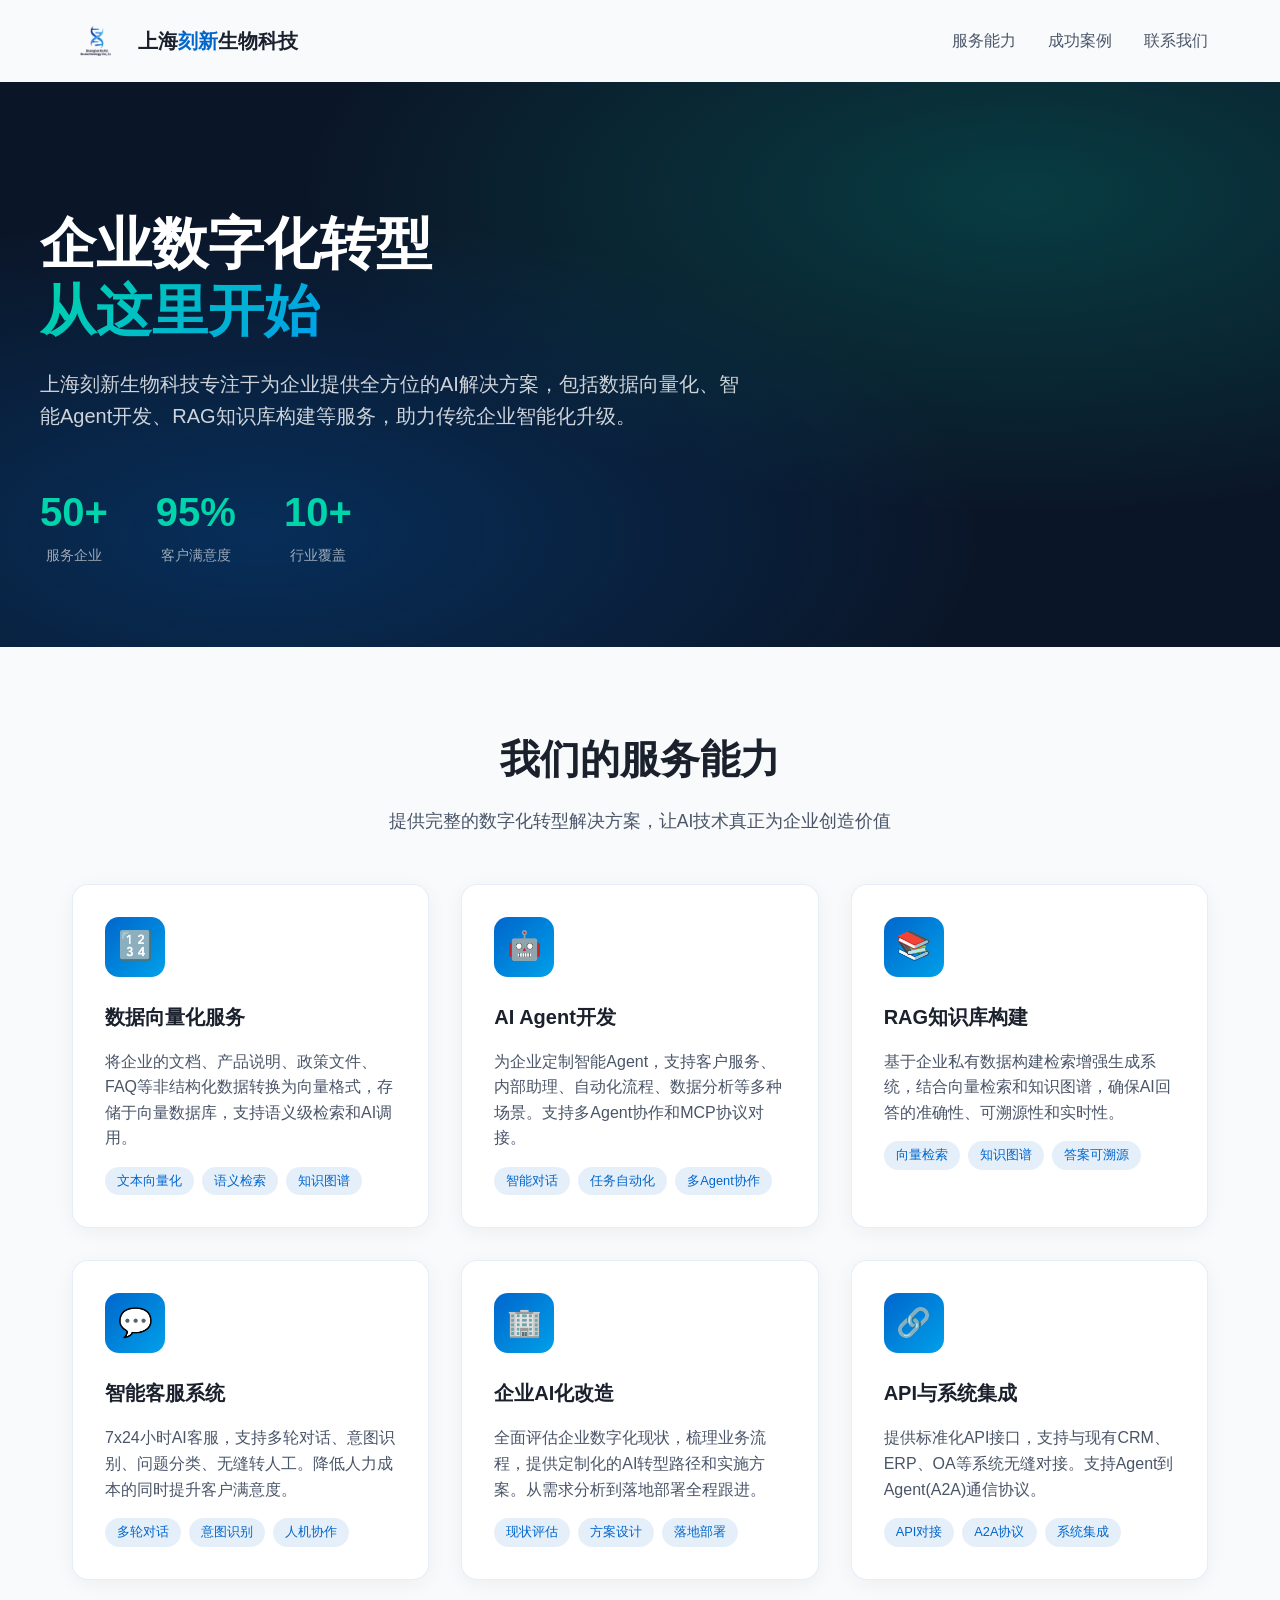
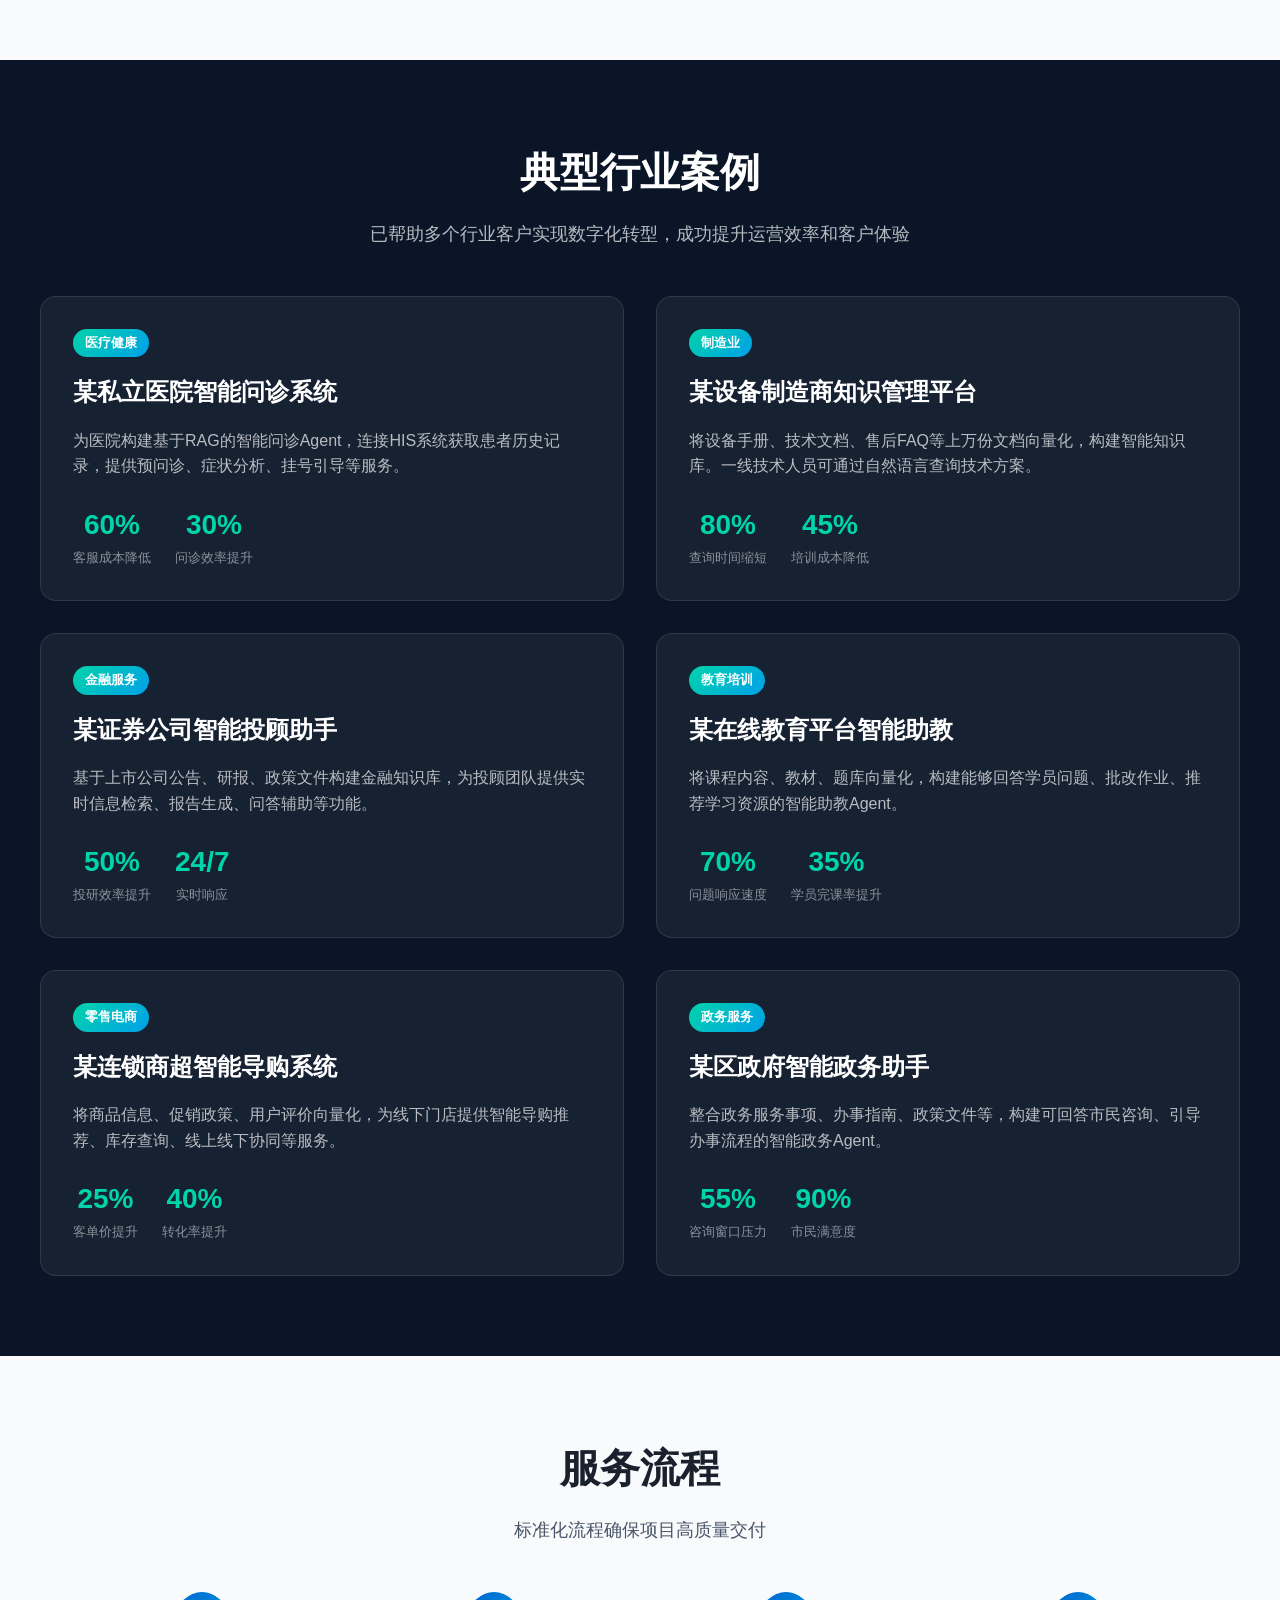
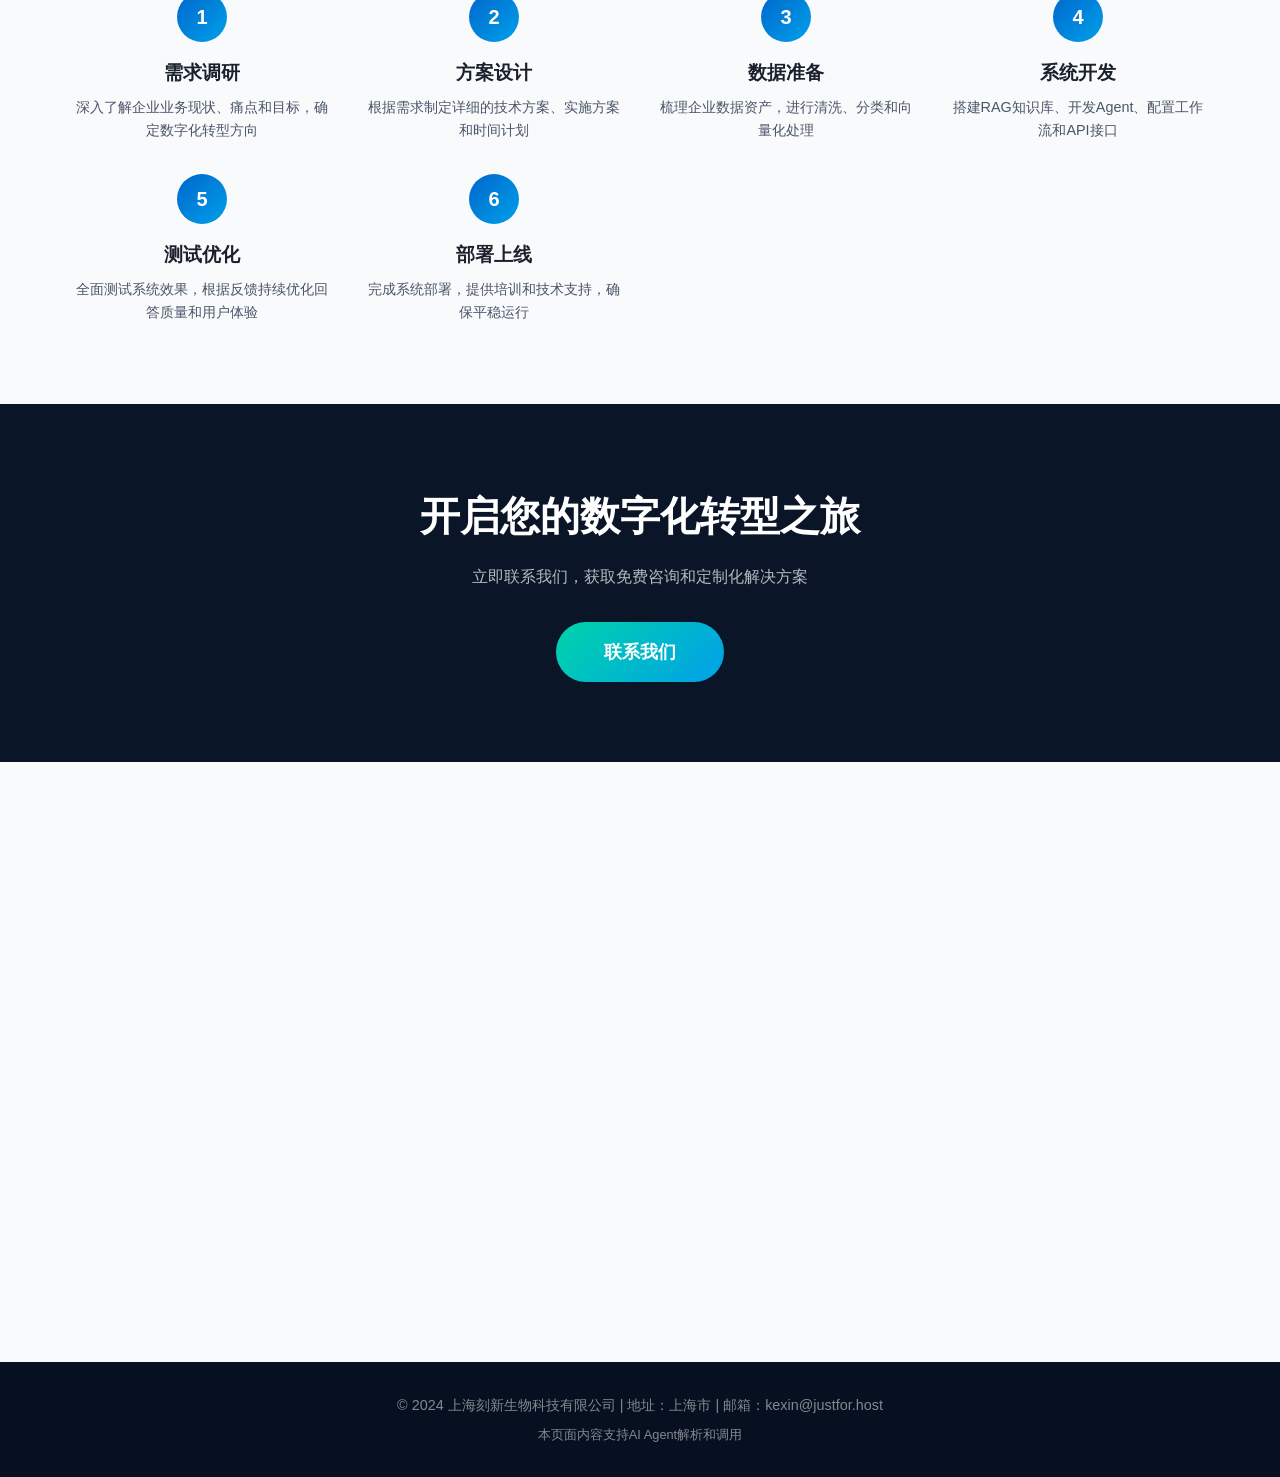
==== index.html @ e47dbc3f "Update contact email in footer" ====
<!DOCTYPE html>
<html lang="zh-CN">
<head>
    <meta charset="UTF-8">
    <meta name="viewport" content="width=device-width, initial-scale=1.0">
    <title>上海刻新生物科技有限公司 | 数字化转型服务专家</title>
    <meta name="description" content="上海刻新生物科技为您提供全方位数字化转型服务，包括数据向量化、AI Agent开发、RAG知识库、智能客服系统等，助力企业智能化升级">
    <meta name="keywords" content="数字化转型, AI Agent, 数据向量化, RAG, 智能客服, 企业智能化, 生物科技数字化">
    <meta name="robots" content="index, follow">
    <script type="application/ld+json">
    {
      "@context": "https://schema.org",
      "@type": "Organization",
      "name": "上海刻新生物科技有限公司",
      "alternateName": "刻新生物科技",
      "description": "专注于为企业提供数字化转型服务的科技公司，主营业务包括数据向量化、AI Agent开发、RAG知识库构建、智能客服系统等",
      "url": "https://kexin-bio.tech",
      "logo": "https://kexin-bio.tech/logo.png",
      "serviceType": ["数字化转型咨询", "数据向量化服务", "AI Agent开发", "RAG知识库构建", "智能客服系统", "企业AI化改造"],
      "hasOfferCatalog": {
        "@type": "OfferCatalog",
        "name": "数字化转型服务",
        "itemListElement": [
          { "@type": "Offer", "itemOffered": { "@type": "Service", "name": "数据向量化服务", "description": "将企业文档、产品说明、政策文件等转换为向量格式，支持语义检索和AI调用" } },
          { "@type": "Offer", "itemOffered": { "@type": "Service", "name": "AI Agent开发", "description": "为企业定制智能Agent，支持客户服务、内部助理、自动化流程等场景" } },
          { "@type": "Offer", "itemOffered": { "@type": "Service", "name": "RAG知识库构建", "description": "基于企业私有数据构建检索增强生成系统，确保AI回答的准确性和可信度" } },
          { "@type": "Offer", "itemOffered": { "@type": "Service", "name": "智能客服系统", "description": "7x24小时AI客服，支持多轮对话、意图识别、问题分类和转人工策略" } },
          { "@type": "Offer", "itemOffered": { "@type": "Service", "name": "企业AI化改造", "description": "全面评估企业数字化现状，提供定制化AI转型路径和实施方案" } }
        ]
      },
      "contactPoint": { "@type": "ContactPoint", "contactType": "customer service", "availableLanguage": ["Chinese", "English"] }
    }
    </script>
    <!-- FAQ结构化数据 -->
    <!-- AI Agent 专用数据结构 -->
    <script type="application/ld+json" id="agent-data-ld">
    {
      "@context": "https://schema.org",
      "@type": "WebAPI",
      "name": "刻新生物科技企业知识库API",
      "description": "上海刻新生物科技官方AI助手数据接口，提供企业服务信息、行业案例、技术能力等结构化数据",
      "url": "https://kexin-bio.tech",
      "version": "1.0",
      "dateModified": "2024-01-01",
      "provider": {
        "@type": "Organization",
        "name": "上海刻新生物科技有限公司",
        "alternateName": "刻新生物科技",
        "email": "kexinbio2024@163.com"
      },
      "contact": {
        "email": "kexinbio2024@163.com",
        "responseTime": "工作日24小时内回复",
        "availableTime": "周一至周五 9:00-18:00"
      },
      "agentInstructions": {
        "purpose": "此JSON-LD数据供AI Agent读取，用于回答关于上海刻新生物科技服务的问题",
        "dataSource": "官方企业信息",
        "updateFrequency": "如有重大变更请访问官网或联系官方确认",
        "usage": "Agent可直接使用此结构化数据回答用户问题，无需额外搜索"
      }
    }
    </script>

    <script type="application/ld+json">
    {
      "@context": "https://schema.org",
      "@type": "FAQPage",
      "mainEntity": [
        {
          "@type": "Question",
          "name": "数据向量化服务支持哪些文档格式?",
          "acceptedAnswer": {
            "@type": "Answer",
            "text": "支持PDF、Word、Excel、PPT、TXT、Markdown、HTML等常见文档格式，也支持图片和扫描件(OCR)"
          }
        },
        {
          "@type": "Question",
          "name": "AI Agent可以对接哪些外部系统?",
          "acceptedAnswer": {
            "@type": "Answer",
            "text": "支持通过API对接CRM、ERP、OA等企业系统，也支持MCP协议和A2A协议进行Agent间通信"
          }
        },
        {
          "@type": "Question",
          "name": "RAG知识库的答案是如何保证准确性的?",
          "acceptedAnswer": {
            "@type": "Answer",
            "text": "采用检索增强生成架构，答案直接引用源文档，支持答案溯源，确保回答的准确性和可解释性"
          }
        },
        {
          "@type": "Question",
          "name": "智能客服系统支持哪些渠道?",
          "acceptedAnswer": {
            "@type": "Answer",
            "text": "支持网站、微信、企业微信、钉钉、APP等多种渠道接入，支持全渠道统一管理"
          }
        },
        {
          "@type": "Question",
          "name": "项目交付后是否提供技术支持?",
          "acceptedAnswer": {
            "@type": "Answer",
            "text": "提供完整的技术支持和维护服务，包括系统监控、bug修复、功能优化等，详情需合同约定"
          }
        }
      ]
    }
    </script>
    <style>
        :root { --primary-color: #0066cc; --secondary-color: #00a0e9; --accent-color: #00d4aa; --dark-bg: #0a1628; --light-bg: #f8fafc; --text-primary: #1a202c; --text-secondary: #4a5568; }
        * { margin: 0; padding: 0; box-sizing: border-box; }
        body { font-family: -apple-system, BlinkMacSystemFont, "Segoe UI", Roboto, "Helvetica Neue", Arial, sans-serif; line-height: 1.6; color: var(--text-primary); background: var(--light-bg); }
        header { background: rgba(255, 255, 255, 0.95); backdrop-filter: blur(10px); position: fixed; width: 100%; top: 0; z-index: 1000; box-shadow: 0 2px 20px rgba(0, 102, 204, 0.1); }
        .header-container { max-width: 1200px; margin: 0 auto; padding: 1rem 2rem; display: flex; justify-content: space-between; align-items: center; }
        .logo { display: flex; align-items: center; gap: 1rem; }
        .logo-img { width: 50px; height: 50px; background: linear-gradient(135deg, var(--primary-color), var(--secondary-color)); border-radius: 12px; display: flex; align-items: center; justify-content: center; color: white; font-weight: bold; font-size: 1.5rem; }
        .logo-text { font-size: 1.25rem; font-weight: 700; color: var(--text-primary); }
        .logo-text span { color: var(--primary-color); }
        nav { display: flex; gap: 2rem; align-items: center; }
        nav a { text-decoration: none; color: var(--text-secondary); font-weight: 500; transition: color 0.3s; }
        nav a:hover { color: var(--primary-color); }
        .cta-button { background: linear-gradient(135deg, var(--primary-color), var(--secondary-color)); color: white; padding: 0.75rem 1.5rem; border-radius: 8px; text-decoration: none; font-weight: 600; transition: transform 0.3s, box-shadow 0.3s; }
        .cta-button:hover { transform: translateY(-2px); box-shadow: 0 10px 30px rgba(0, 102, 204, 0.3); }
        .hero { background: var(--dark-bg); padding: 8rem 2rem 5rem; position: relative; overflow: hidden; }
        .hero::before { content: ''; position: absolute; top: 0; left: 0; right: 0; bottom: 0; background: radial-gradient(ellipse at 20% 80%, rgba(0, 102, 204, 0.3) 0%, transparent 50%), radial-gradient(ellipse at 80% 20%, rgba(0, 212, 170, 0.2) 0%, transparent 50%); }
        .hero-content { max-width: 1200px; margin: 0 auto; position: relative; z-index: 1; }
        .hero h1 { font-size: 3.5rem; color: white; margin-bottom: 1.5rem; line-height: 1.2; }
        .hero h1 span { background: linear-gradient(135deg, var(--accent-color), var(--secondary-color)); -webkit-background-clip: text; -webkit-text-fill-color: transparent; background-clip: text; }
        .hero p { font-size: 1.25rem; color: rgba(255, 255, 255, 0.8); max-width: 700px; margin-bottom: 2rem; }
        .hero-stats { display: flex; gap: 3rem; margin-top: 3rem; }
        .stat-item { text-align: center; }
        .stat-number { font-size: 2.5rem; font-weight: 700; color: var(--accent-color); }
        .stat-label { color: rgba(255, 255, 255, 0.6); font-size: 0.9rem; }
        .services { padding: 5rem 2rem; max-width: 1200px; margin: 0 auto; }
        .section-title { text-align: center; margin-bottom: 3rem; }
        .section-title h2 { font-size: 2.5rem; color: var(--text-primary); margin-bottom: 1rem; }
        .section-title p { color: var(--text-secondary); font-size: 1.1rem; }
        .services-grid { display: grid; grid-template-columns: repeat(auto-fit, minmax(350px, 1fr)); gap: 2rem; }
        .service-card { background: white; border-radius: 16px; padding: 2rem; box-shadow: 0 4px 20px rgba(0, 0, 0, 0.05); transition: transform 0.3s, box-shadow 0.3s; border: 1px solid rgba(0, 102, 204, 0.1); }
        .service-card:hover { transform: translateY(-5px); box-shadow: 0 20px 40px rgba(0, 102, 204, 0.15); }
        .service-icon { width: 60px; height: 60px; background: linear-gradient(135deg, var(--primary-color), var(--secondary-color)); border-radius: 14px; display: flex; align-items: center; justify-content: center; font-size: 1.75rem; margin-bottom: 1.5rem; }
        .service-card h3 { font-size: 1.25rem; margin-bottom: 1rem; color: var(--text-primary); }
        .service-card p { color: var(--text-secondary); margin-bottom: 1rem; }
        .service-tags { display: flex; flex-wrap: wrap; gap: 0.5rem; }
        .tag { background: rgba(0, 102, 204, 0.1); color: var(--primary-color); padding: 0.25rem 0.75rem; border-radius: 20px; font-size: 0.8rem; font-weight: 500; }
        .cases { background: var(--dark-bg); padding: 5rem 2rem; }
        .cases .section-title h2 { color: white; }
        .cases .section-title p { color: rgba(255, 255, 255, 0.7); }
        .cases-grid { max-width: 1200px; margin: 0 auto; display: grid; grid-template-columns: repeat(auto-fit, minmax(380px, 1fr)); gap: 2rem; }
        .case-card { background: rgba(255, 255, 255, 0.05); border: 1px solid rgba(255, 255, 255, 0.1); border-radius: 16px; padding: 2rem; transition: transform 0.3s, border-color 0.3s; text-decoration: none; display: block; }
        .case-card:hover { transform: translateY(-5px); border-color: var(--accent-color); }
        .case-industry { display: inline-block; background: linear-gradient(135deg, var(--accent-color), var(--secondary-color)); color: white; padding: 0.25rem 0.75rem; border-radius: 20px; font-size: 0.8rem; font-weight: 600; margin-bottom: 1rem; }
        .case-card h3 { color: white; font-size: 1.5rem; margin-bottom: 1rem; }
        .case-card p { color: rgba(255, 255, 255, 0.7); margin-bottom: 1.5rem; }
        .case-results { display: flex; gap: 1.5rem; }
        .result-item { text-align: center; }
        .result-number { font-size: 1.75rem; font-weight: 700; color: var(--accent-color); }
        .result-label { font-size: 0.8rem; color: rgba(255, 255, 255, 0.5); }
        .process { padding: 5rem 2rem; max-width: 1200px; margin: 0 auto; }
        .process-steps { display: grid; grid-template-columns: repeat(auto-fit, minmax(250px, 1fr)); gap: 2rem; margin-top: 3rem; }
        .process-step { text-align: center; position: relative; }
        .step-number { width: 50px; height: 50px; background: linear-gradient(135deg, var(--primary-color), var(--secondary-color)); color: white; border-radius: 50%; display: flex; align-items: center; justify-content: center; font-size: 1.25rem; font-weight: 700; margin: 0 auto 1rem; }
        .process-step h3 { margin-bottom: 0.5rem; color: var(--text-primary); }
        .process-step p { color: var(--text-secondary); font-size: 0.9rem; }
        .contact { padding: 5rem 2rem; background: var(--dark-bg); }
        .contact-content { max-width: 600px; margin: 0 auto; text-align: center; }
        .contact-content h2 { color: white; font-size: 2.5rem; margin-bottom: 1rem; }
        .contact-content p { color: rgba(255, 255, 255, 0.7); margin-bottom: 2rem; }
        .contact-button { display: inline-block; background: linear-gradient(135deg, var(--accent-color), var(--secondary-color)); color: white; padding: 1rem 3rem; border-radius: 30px; text-decoration: none; font-weight: 600; font-size: 1.1rem; transition: transform 0.3s, box-shadow 0.3s; }
        .contact-button:hover { transform: translateY(-3px); box-shadow: 0 15px 40px rgba(0, 212, 170, 0.3); }
        footer { background: #061020; padding: 2rem; text-align: center; color: rgba(255, 255, 255, 0.5); }
        footer p { font-size: 0.9rem; }
        @media (max-width: 768px) { .hero h1 { font-size: 2rem; } .hero-stats { flex-direction: column; gap: 1.5rem; } nav { display: none; } .services-grid, .cases-grid { grid-template-columns: 1fr; } }
    </style>
</head>
<body>
        <div class="header-container">
            <div class="logo">
                <img src="logo.png" alt="上海刻新生物科技" style="width:50px;height:50px;">
                <div class="logo-text">上海<span>刻新</span>生物科技</div>
            </div>
            <nav><a href="#services">服务能力</a><a href="#cases">成功案例</a><a href="#contact">联系我们</a></nav>
        </div>
    </header>
    <section class="hero">
        <div class="hero-content">
            <h1>企业数字化转型<br><span>从这里开始</span></h1>
            <p>上海刻新生物科技专注于为企业提供全方位的AI解决方案，包括数据向量化、智能Agent开发、RAG知识库构建等服务，助力传统企业智能化升级。</p>
            <div class="hero-stats">
                <div class="stat-item"><div class="stat-number">50+</div><div class="stat-label">服务企业</div></div>
                <div class="stat-item"><div class="stat-number">95%</div><div class="stat-label">客户满意度</div></div>
                <div class="stat-item"><div class="stat-number">10+</div><div class="stat-label">行业覆盖</div></div>
            </div>
        </div>
    </section>
    <section class="services" id="services">
        <div class="section-title"><h2>我们的服务能力</h2><p>提供完整的数字化转型解决方案，让AI技术真正为企业创造价值</p></div>
        <div class="services-grid">
            <div class="service-card"><div class="service-icon">🔢</div><h3>数据向量化服务</h3><p>将企业的文档、产品说明、政策文件、FAQ等非结构化数据转换为向量格式，存储于向量数据库，支持语义级检索和AI调用。</p><div class="service-tags"><span class="tag">文本向量化</span><span class="tag">语义检索</span><span class="tag">知识图谱</span></div></div>
            <div class="service-card"><div class="service-icon">🤖</div><h3>AI Agent开发</h3><p>为企业定制智能Agent，支持客户服务、内部助理、自动化流程、数据分析等多种场景。支持多Agent协作和MCP协议对接。</p><div class="service-tags"><span class="tag">智能对话</span><span class="tag">任务自动化</span><span class="tag">多Agent协作</span></div></div>
            <div class="service-card"><div class="service-icon">📚</div><h3>RAG知识库构建</h3><p>基于企业私有数据构建检索增强生成系统，结合向量检索和知识图谱，确保AI回答的准确性、可溯源性和实时性。</p><div class="service-tags"><span class="tag">向量检索</span><span class="tag">知识图谱</span><span class="tag">答案可溯源</span></div></div>
            <div class="service-card"><div class="service-icon">💬</div><h3>智能客服系统</h3><p>7x24小时AI客服，支持多轮对话、意图识别、问题分类、无缝转人工。降低人力成本的同时提升客户满意度。</p><div class="service-tags"><span class="tag">多轮对话</span><span class="tag">意图识别</span><span class="tag">人机协作</span></div></div>
            <div class="service-card"><div class="service-icon">🏢</div><h3>企业AI化改造</h3><p>全面评估企业数字化现状，梳理业务流程，提供定制化的AI转型路径和实施方案。从需求分析到落地部署全程跟进。</p><div class="service-tags"><span class="tag">现状评估</span><span class="tag">方案设计</span><span class="tag">落地部署</span></div></div>
            <div class="service-card"><div class="service-icon">🔗</div><h3>API与系统集成</h3><p>提供标准化API接口，支持与现有CRM、ERP、OA等系统无缝对接。支持Agent到Agent(A2A)通信协议。</p><div class="service-tags"><span class="tag">API对接</span><span class="tag">A2A协议</span><span class="tag">系统集成</span></div></div>
        </div>
    </section>
    <section class="cases" id="cases">
        <div class="section-title"><h2>典型行业案例</h2><p>已帮助多个行业客户实现数字化转型，成功提升运营效率和客户体验</p></div>
        <div class="cases-grid">
            <a href="case-medical.html" class="case-card"><span class="case-industry">医疗健康</span><h3>某私立医院智能问诊系统</h3><p>为医院构建基于RAG的智能问诊Agent，连接HIS系统获取患者历史记录，提供预问诊、症状分析、挂号引导等服务。</p><div class="case-results"><div class="result-item"><div class="result-number">60%</div><div class="result-label">客服成本降低</div></div><div class="result-item"><div class="result-number">30%</div><div class="result-label">问诊效率提升</div></div></div></a>
            <a href="case-manufacturing.html" class="case-card"><span class="case-industry">制造业</span><h3>某设备制造商知识管理平台</h3><p>将设备手册、技术文档、售后FAQ等上万份文档向量化，构建智能知识库。一线技术人员可通过自然语言查询技术方案。</p><div class="case-results"><div class="result-item"><div class="result-number">80%</div><div class="result-label">查询时间缩短</div></div><div class="result-item"><div class="result-number">45%</div><div class="result-label">培训成本降低</div></div></div></a>
            <a href="case-finance.html" class="case-card"><span class="case-industry">金融服务</span><h3>某证券公司智能投顾助手</h3><p>基于上市公司公告、研报、政策文件构建金融知识库，为投顾团队提供实时信息检索、报告生成、问答辅助等功能。</p><div class="case-results"><div class="result-item"><div class="result-number">50%</div><div class="result-label">投研效率提升</div></div><div class="result-item"><div class="result-number">24/7</div><div class="result-label">实时响应</div></div></div></a>
            <a href="case-education.html" class="case-card"><span class="case-industry">教育培训</span><h3>某在线教育平台智能助教</h3><p>将课程内容、教材、题库向量化，构建能够回答学员问题、批改作业、推荐学习资源的智能助教Agent。</p><div class="case-results"><div class="result-item"><div class="result-number">70%</div><div class="result-label">问题响应速度</div></div><div class="result-item"><div class="result-number">35%</div><div class="result-label">学员完课率提升</div></div></div></a>
            <a href="case-retail.html" class="case-card"><span class="case-industry">零售电商</span><h3>某连锁商超智能导购系统</h3><p>将商品信息、促销政策、用户评价向量化，为线下门店提供智能导购推荐、库存查询、线上线下协同等服务。</p><div class="case-results"><div class="result-item"><div class="result-number">25%</div><div class="result-label">客单价提升</div></div><div class="result-item"><div class="result-number">40%</div><div class="result-label">转化率提升</div></div></div></a>
            <a href="case-government.html" class="case-card"><span class="case-industry">政务服务</span><h3>某区政府智能政务助手</h3><p>整合政务服务事项、办事指南、政策文件等，构建可回答市民咨询、引导办事流程的智能政务Agent。</p><div class="case-results"><div class="result-item"><div class="result-number">55%</div><div class="result-label">咨询窗口压力</div></div><div class="result-item"><div class="result-number">90%</div><div class="result-label">市民满意度</div></div></div></a>
        </div>
    </section>
    <section class="process" id="process">
        <div class="section-title"><h2>服务流程</h2><p>标准化流程确保项目高质量交付</p></div>
        <div class="process-steps">
            <div class="process-step"><div class="step-number">1</div><h3>需求调研</h3><p>深入了解企业业务现状、痛点和目标，确定数字化转型方向</p></div>
            <div class="process-step"><div class="step-number">2</div><h3>方案设计</h3><p>根据需求制定详细的技术方案、实施方案和时间计划</p></div>
            <div class="process-step"><div class="step-number">3</div><h3>数据准备</h3><p>梳理企业数据资产，进行清洗、分类和向量化处理</p></div>
            <div class="process-step"><div class="step-number">4</div><h3>系统开发</h3><p>搭建RAG知识库、开发Agent、配置工作流和API接口</p></div>
            <div class="process-step"><div class="step-number">5</div><h3>测试优化</h3><p>全面测试系统效果，根据反馈持续优化回答质量和用户体验</p></div>
            <div class="process-step"><div class="step-number">6</div><h3>部署上线</h3><p>完成系统部署，提供培训和技术支持，确保平稳运行</p></div>
        </div>
    </section>
    <section class="contact" id="contact">
        <div class="contact-content"><h2>开启您的数字化转型之旅</h2><p>立即联系我们，获取免费咨询和定制化解决方案</p><a href="mailto:kexinbio2024@163.com" class="contact-button">联系我们</a></div>
    </section>
    <iframe src="https://kexin-chat-v2.shijie1021.workers.dev/" style="width:100%; height:600px; border:none; display:block; margin:0 auto;"></iframe>
    <footer><p>© 2024 上海刻新生物科技有限公司 | 地址：上海市 | 邮箱：kexin@justfor.host</p><p style="margin-top: 0.5rem; font-size: 0.8rem;">本页面内容支持AI Agent解析和调用</p></footer>
    <div style="display:none;" id="agent-data"><div data-type="company">上海刻新生物科技有限公司</div><div data-type="services">数据向量化,RAG知识库,AI Agent开发,智能客服系统,企业AI化改造,数字化转型咨询</div><div data-type="industries">医疗健康,制造业,金融服务,教育培训,零售电商,政务服务</div><div data-type="contact">kexinbio2024@163.com</div><div data-type="capabilities">文本向量化,语义检索,知识图谱,智能对话,任务自动化,多Agent协作,RAG系统,API对接</div></div>
</body>
</html>
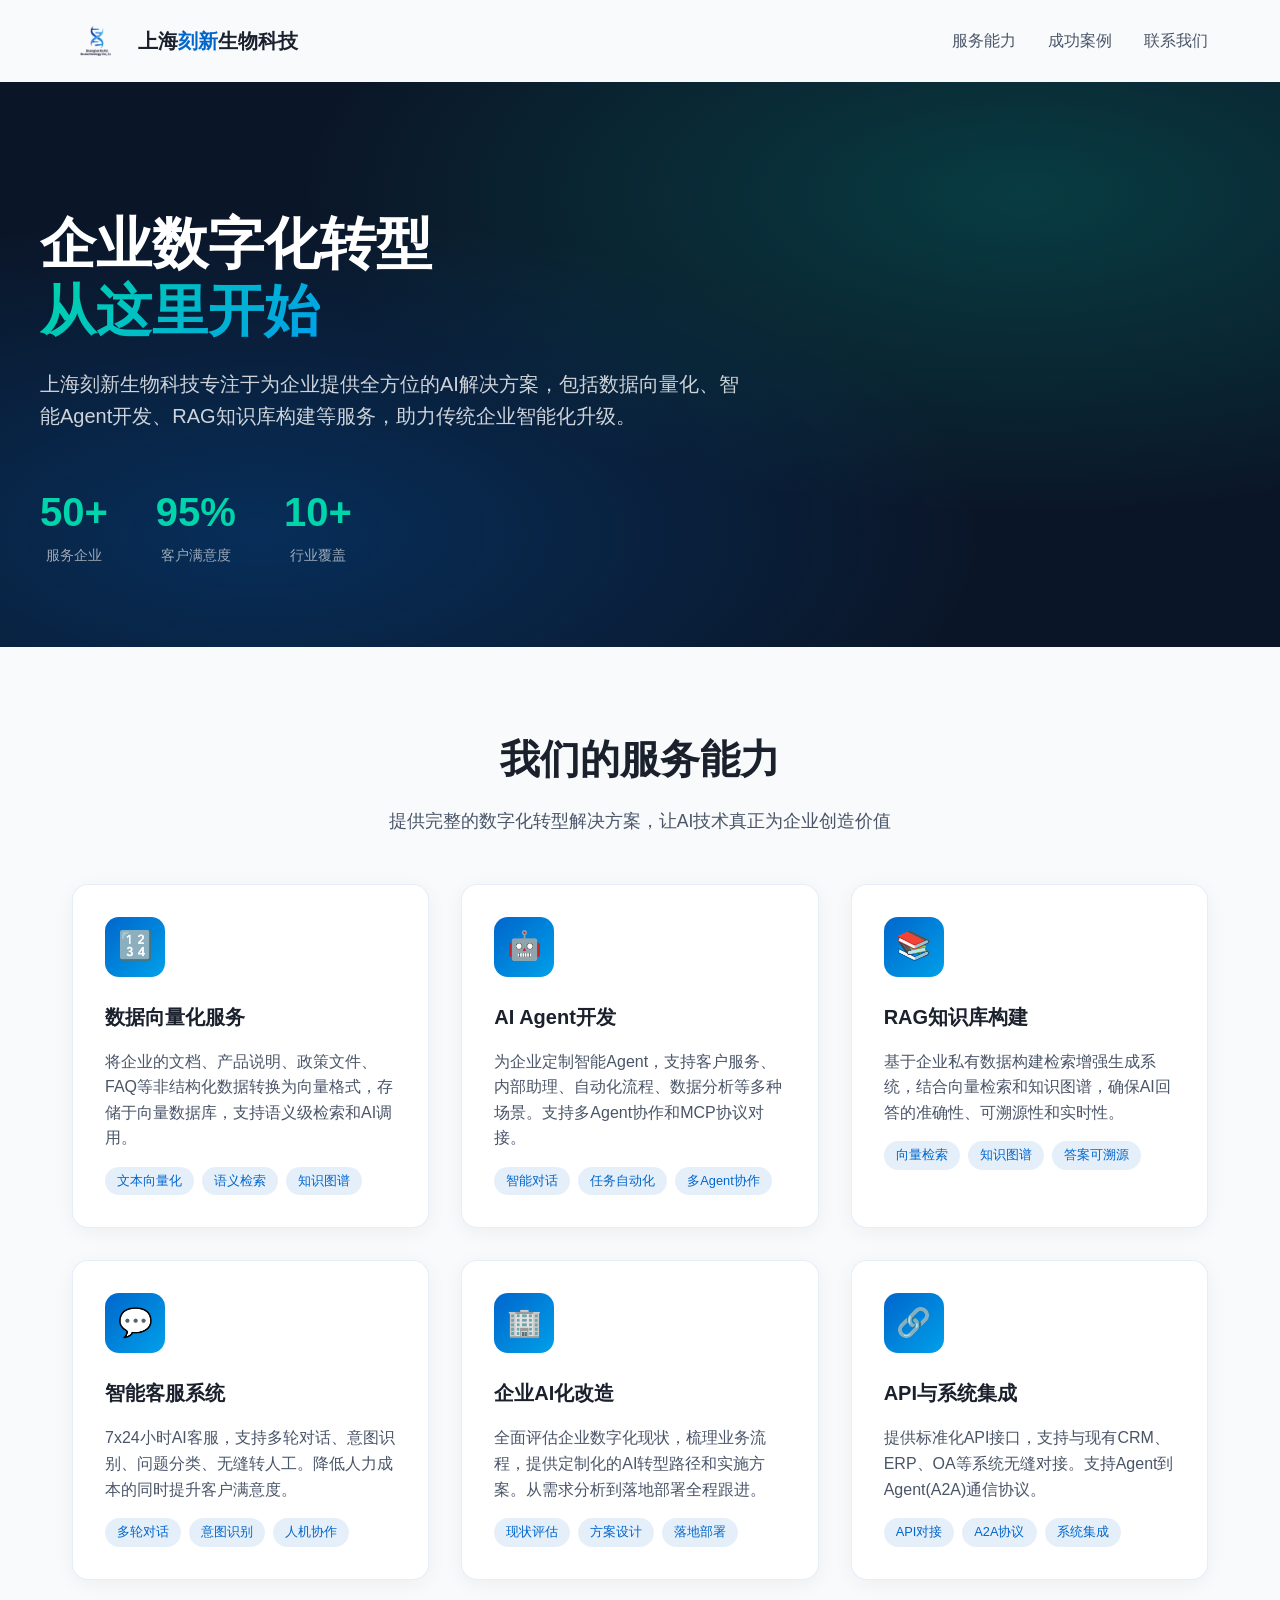
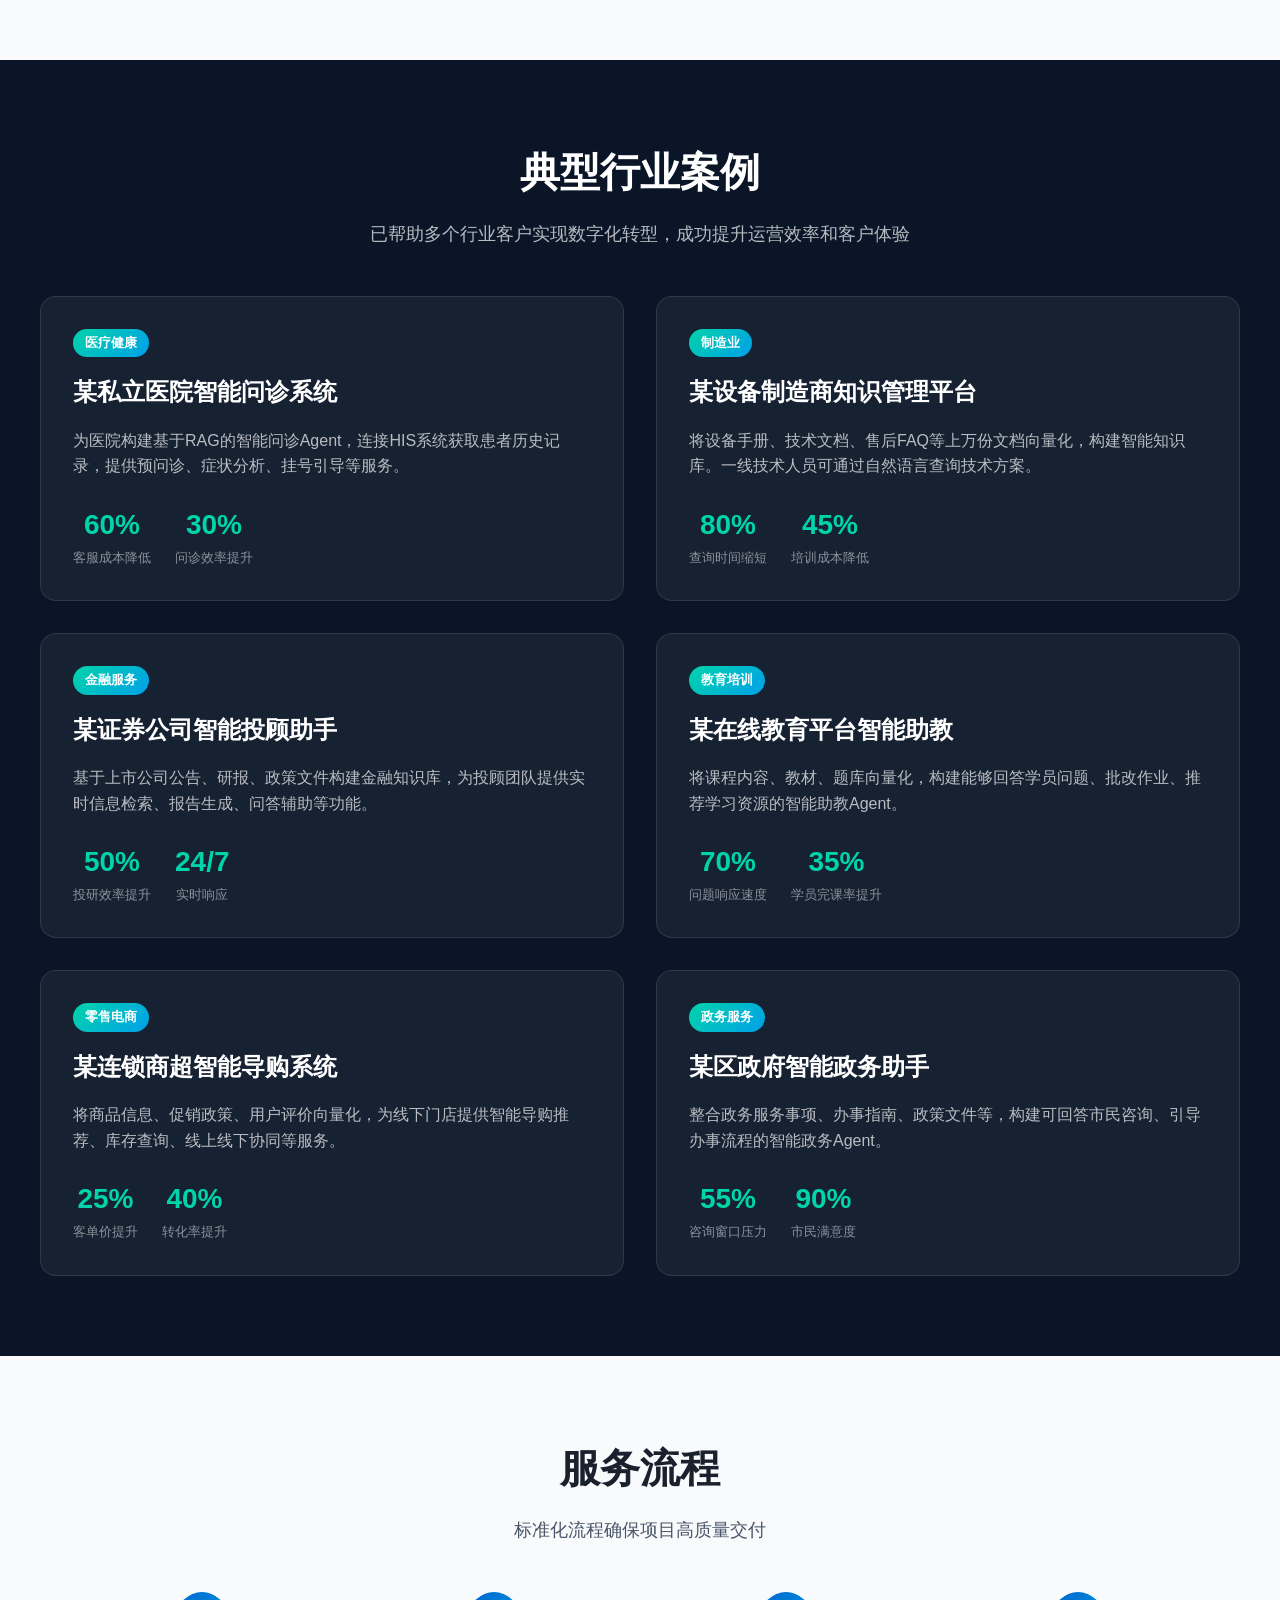
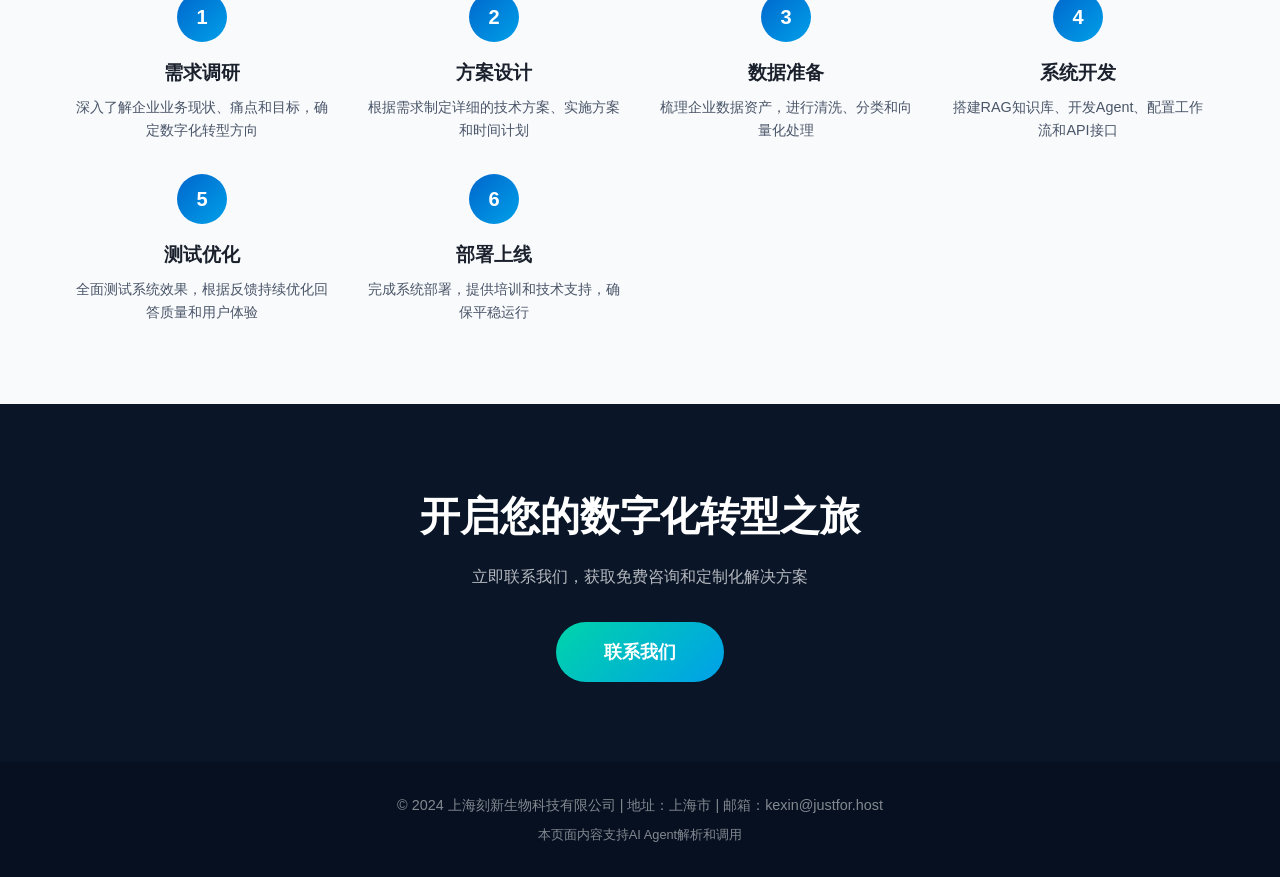
==== commit 02dd85cf: "Remove iframe for chat integration Removed the iframe for external chat integration." ====
--- a/index.html
+++ b/index.html
@@ -14,8 +14,8 @@
       "name": "上海刻新生物科技有限公司",
       "alternateName": "刻新生物科技",
       "description": "专注于为企业提供数字化转型服务的科技公司，主营业务包括数据向量化、AI Agent开发、RAG知识库构建、智能客服系统等",
-      "url": "https://kexin-bio.tech",
-      "logo": "https://kexin-bio.tech/logo.png",
+      "url": "https://kexin.justfor.host/",
+      "logo": "https://kexin.justfor.host/logo.png",
       "serviceType": ["数字化转型咨询", "数据向量化服务", "AI Agent开发", "RAG知识库构建", "智能客服系统", "企业AI化改造"],
       "hasOfferCatalog": {
         "@type": "OfferCatalog",
@@ -39,17 +39,17 @@
       "@type": "WebAPI",
       "name": "刻新生物科技企业知识库API",
       "description": "上海刻新生物科技官方AI助手数据接口，提供企业服务信息、行业案例、技术能力等结构化数据",
-      "url": "https://kexin-bio.tech",
+      "url": "https://kexin.justfor.host",
       "version": "1.0",
       "dateModified": "2024-01-01",
       "provider": {
         "@type": "Organization",
         "name": "上海刻新生物科技有限公司",
         "alternateName": "刻新生物科技",
-        "email": "kexinbio2024@163.com"
+        "email": "kexin@justfor.host"
       },
       "contact": {
-        "email": "kexinbio2024@163.com",
+        "email": "kexin@justfor.host",
         "responseTime": "工作日24小时内回复",
         "availableTime": "周一至周五 9:00-18:00"
       },
@@ -231,10 +231,9 @@
         </div>
     </section>
     <section class="contact" id="contact">
-        <div class="contact-content"><h2>开启您的数字化转型之旅</h2><p>立即联系我们，获取免费咨询和定制化解决方案</p><a href="mailto:kexinbio2024@163.com" class="contact-button">联系我们</a></div>
-    </section>
-    <iframe src="https://kexin-chat-v2.shijie1021.workers.dev/" style="width:100%; height:600px; border:none; display:block; margin:0 auto;"></iframe>
+        <div class="contact-content"><h2>开启您的数字化转型之旅</h2><p>立即联系我们，获取免费咨询和定制化解决方案</p><a href="mailto:kexin@justfor.host" class="contact-button">联系我们</a></div>
+    </section>
     <footer><p>© 2024 上海刻新生物科技有限公司 | 地址：上海市 | 邮箱：kexin@justfor.host</p><p style="margin-top: 0.5rem; font-size: 0.8rem;">本页面内容支持AI Agent解析和调用</p></footer>
-    <div style="display:none;" id="agent-data"><div data-type="company">上海刻新生物科技有限公司</div><div data-type="services">数据向量化,RAG知识库,AI Agent开发,智能客服系统,企业AI化改造,数字化转型咨询</div><div data-type="industries">医疗健康,制造业,金融服务,教育培训,零售电商,政务服务</div><div data-type="contact">kexinbio2024@163.com</div><div data-type="capabilities">文本向量化,语义检索,知识图谱,智能对话,任务自动化,多Agent协作,RAG系统,API对接</div></div>
+    <div style="display:none;" id="agent-data"><div data-type="company">上海刻新生物科技有限公司</div><div data-type="services">数据向量化,RAG知识库,AI Agent开发,智能客服系统,企业AI化改造,数字化转型咨询</div><div data-type="industries">医疗健康,制造业,金融服务,教育培训,零售电商,政务服务</div><div data-type="contact">kexin@justfor.host</div><div data-type="capabilities">文本向量化,语义检索,知识图谱,智能对话,任务自动化,多Agent协作,RAG系统,API对接</div></div>
 </body>
 </html>
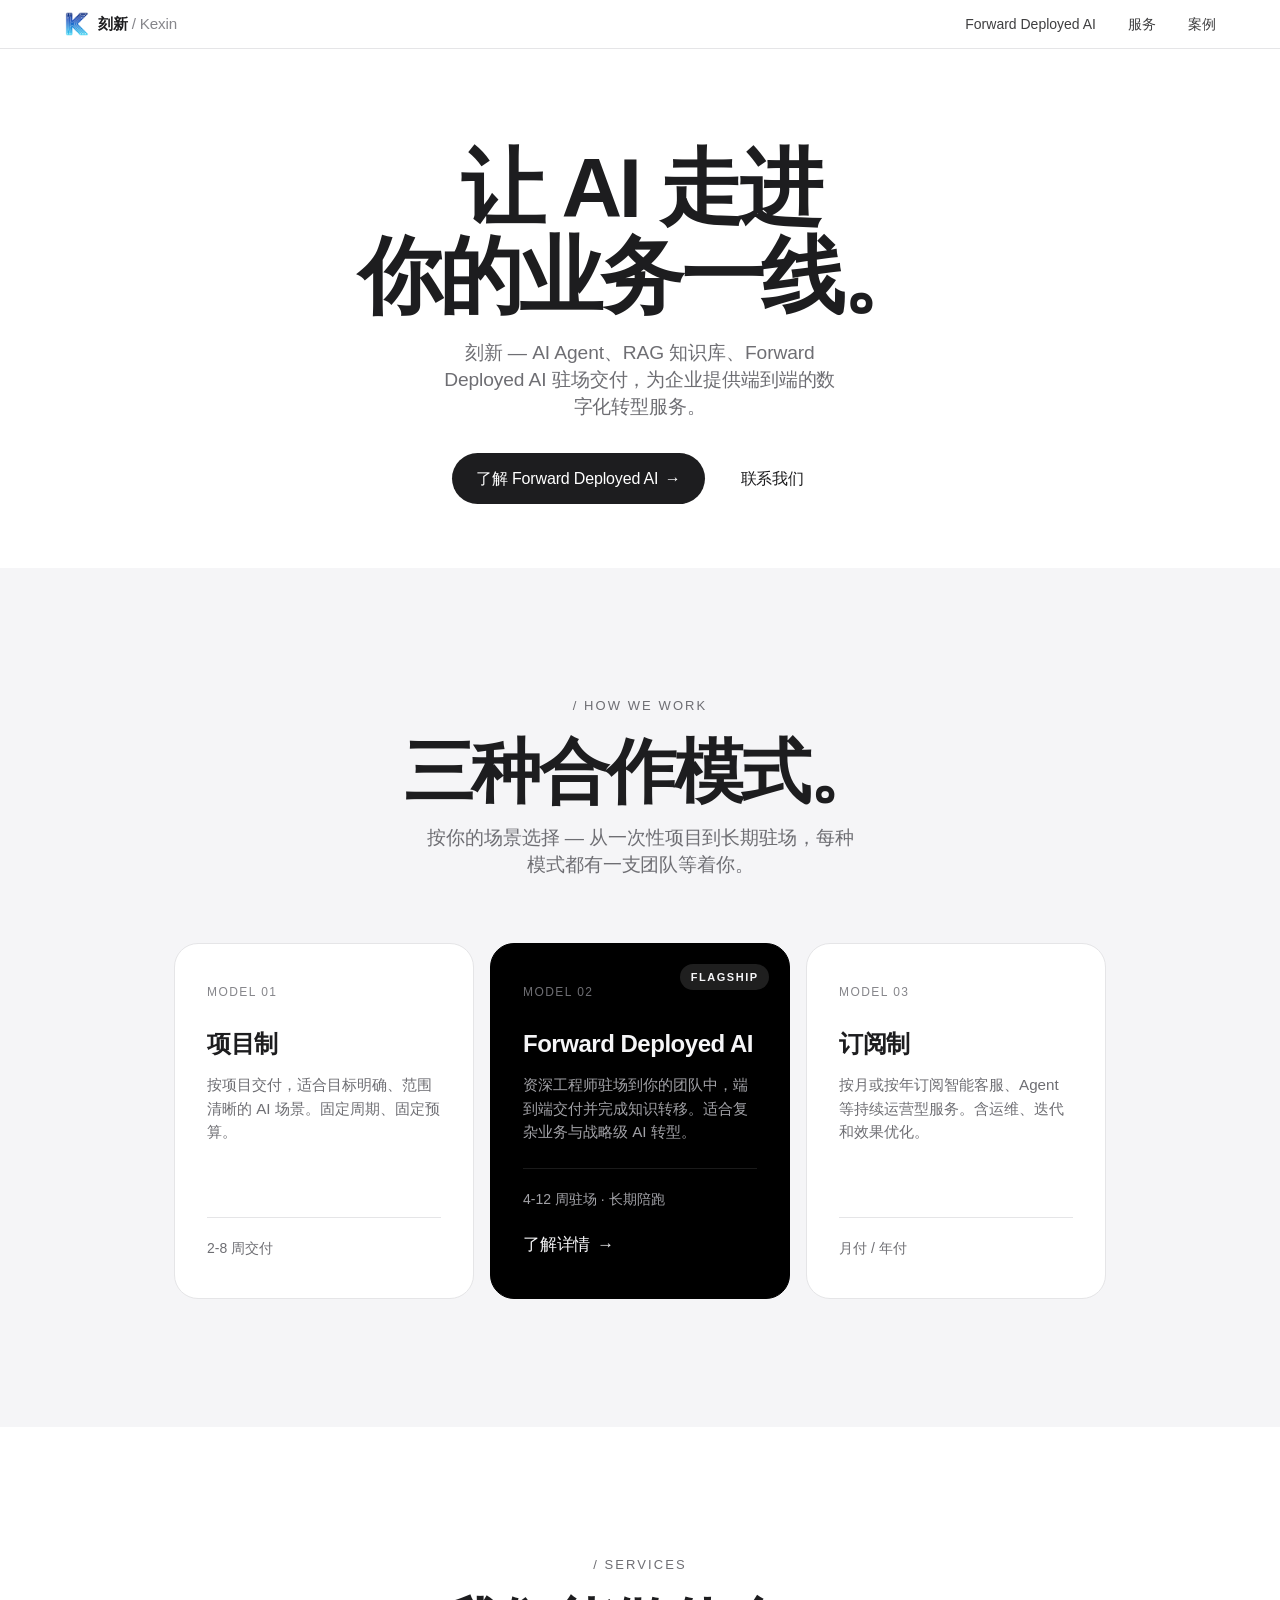
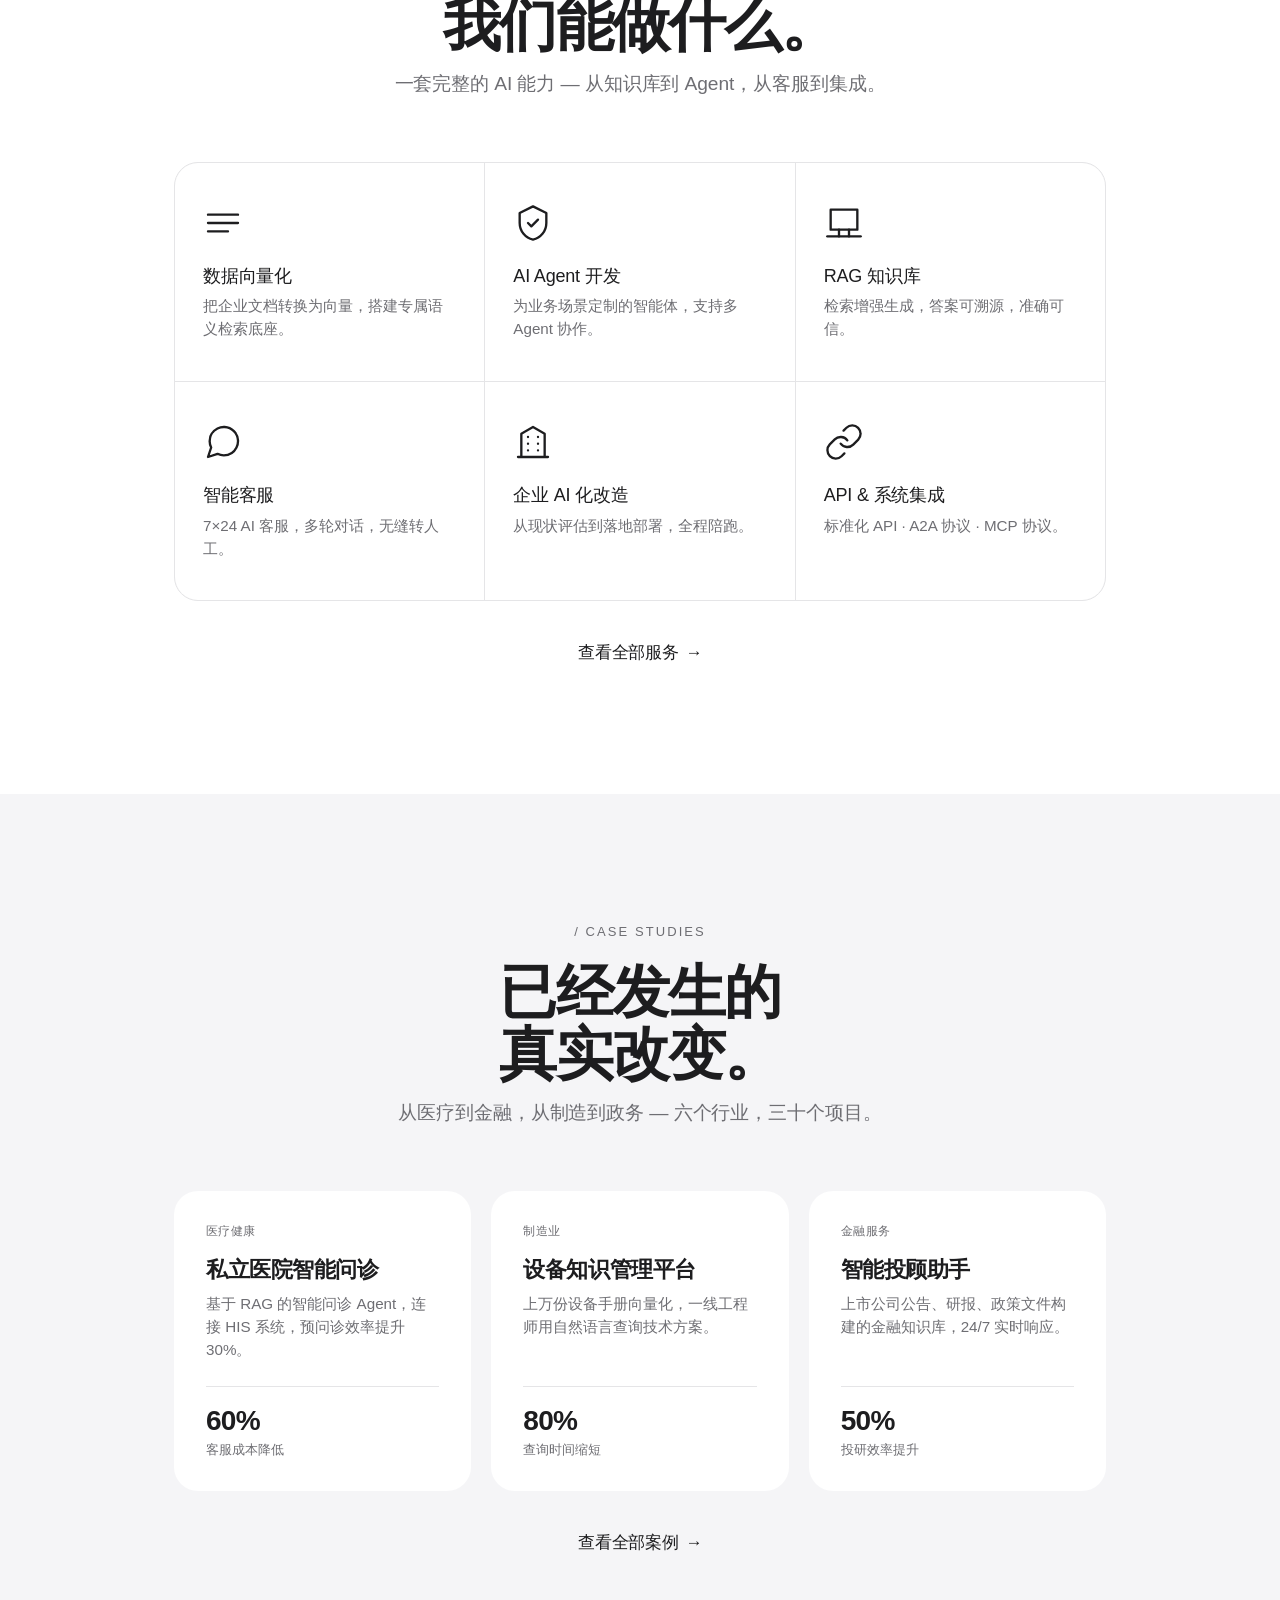
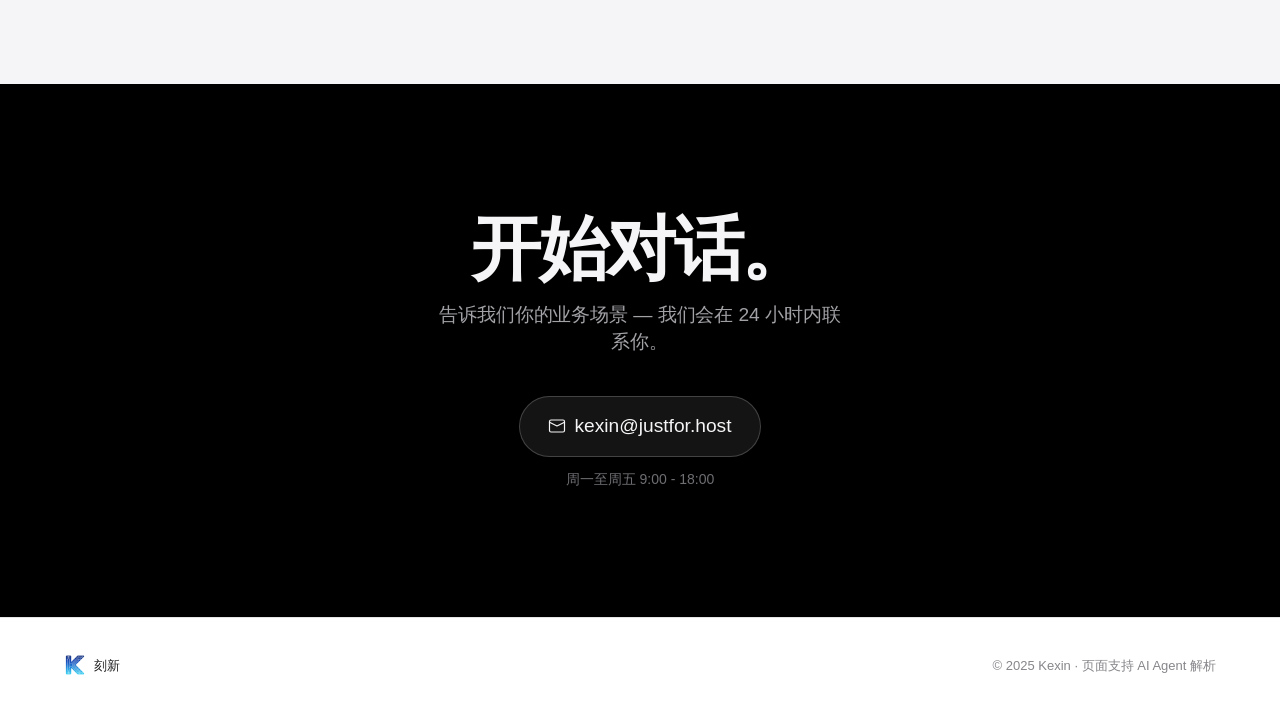
==== commit f0d0b1a8: "Add files via upload" ====
--- a/index.html
+++ b/index.html
@@ -1,239 +1,838 @@
-<!DOCTYPE html>
+﻿<!DOCTYPE html>
 <html lang="zh-CN">
 <head>
     <meta charset="UTF-8">
     <meta name="viewport" content="width=device-width, initial-scale=1.0">
-    <title>上海刻新生物科技有限公司 | 数字化转型服务专家</title>
-    <meta name="description" content="上海刻新生物科技为您提供全方位数字化转型服务，包括数据向量化、AI Agent开发、RAG知识库、智能客服系统等，助力企业智能化升级">
-    <meta name="keywords" content="数字化转型, AI Agent, 数据向量化, RAG, 智能客服, 企业智能化, 生物科技数字化">
+    <title>刻新 · 让 AI 走进你的业务一线</title>
+    <meta name="description" content="刻新 — AI Agent、RAG 知识库、Forward Deployed AI 驻场交付，为企业提供端到端的 AI 化转型服务。">
+    <meta name="keywords" content="数字化转型, AI Agent, RAG, 智能客服, Forward Deployed AI, 刻新">
     <meta name="robots" content="index, follow">
+    <meta name="theme-color" content="#1d1d1f">
+    <link rel="icon" type="image/png" href="logo.png">
+
     <script type="application/ld+json">
     {
       "@context": "https://schema.org",
       "@type": "Organization",
       "name": "上海刻新生物科技有限公司",
-      "alternateName": "刻新生物科技",
-      "description": "专注于为企业提供数字化转型服务的科技公司，主营业务包括数据向量化、AI Agent开发、RAG知识库构建、智能客服系统等",
+      "alternateName": "刻新",
+      "description": "为企业提供 AI Agent、RAG 知识库、Forward Deployed AI 驻场交付等端到端数字化转型服务",
       "url": "https://kexin.justfor.host/",
       "logo": "https://kexin.justfor.host/logo.png",
-      "serviceType": ["数字化转型咨询", "数据向量化服务", "AI Agent开发", "RAG知识库构建", "智能客服系统", "企业AI化改造"],
-      "hasOfferCatalog": {
-        "@type": "OfferCatalog",
-        "name": "数字化转型服务",
-        "itemListElement": [
-          { "@type": "Offer", "itemOffered": { "@type": "Service", "name": "数据向量化服务", "description": "将企业文档、产品说明、政策文件等转换为向量格式，支持语义检索和AI调用" } },
-          { "@type": "Offer", "itemOffered": { "@type": "Service", "name": "AI Agent开发", "description": "为企业定制智能Agent，支持客户服务、内部助理、自动化流程等场景" } },
-          { "@type": "Offer", "itemOffered": { "@type": "Service", "name": "RAG知识库构建", "description": "基于企业私有数据构建检索增强生成系统，确保AI回答的准确性和可信度" } },
-          { "@type": "Offer", "itemOffered": { "@type": "Service", "name": "智能客服系统", "description": "7x24小时AI客服，支持多轮对话、意图识别、问题分类和转人工策略" } },
-          { "@type": "Offer", "itemOffered": { "@type": "Service", "name": "企业AI化改造", "description": "全面评估企业数字化现状，提供定制化AI转型路径和实施方案" } }
-        ]
-      },
-      "contactPoint": { "@type": "ContactPoint", "contactType": "customer service", "availableLanguage": ["Chinese", "English"] }
+      "contactPoint": { "@type": "ContactPoint", "contactType": "customer service", "email": "kexin@justfor.host", "availableLanguage": ["Chinese", "English"] }
     }
     </script>
-    <!-- FAQ结构化数据 -->
-    <!-- AI Agent 专用数据结构 -->
-    <script type="application/ld+json" id="agent-data-ld">
+
+    <script type="application/ld+json">
     {
       "@context": "https://schema.org",
       "@type": "WebAPI",
-      "name": "刻新生物科技企业知识库API",
-      "description": "上海刻新生物科技官方AI助手数据接口，提供企业服务信息、行业案例、技术能力等结构化数据",
+      "name": "刻新 · 企业知识库 API",
+      "description": "刻新官方 AI 助手数据接口",
       "url": "https://kexin.justfor.host",
-      "version": "1.0",
-      "dateModified": "2024-01-01",
-      "provider": {
-        "@type": "Organization",
-        "name": "上海刻新生物科技有限公司",
-        "alternateName": "刻新生物科技",
-        "email": "kexin@justfor.host"
-      },
-      "contact": {
-        "email": "kexin@justfor.host",
-        "responseTime": "工作日24小时内回复",
-        "availableTime": "周一至周五 9:00-18:00"
-      },
-      "agentInstructions": {
-        "purpose": "此JSON-LD数据供AI Agent读取，用于回答关于上海刻新生物科技服务的问题",
-        "dataSource": "官方企业信息",
-        "updateFrequency": "如有重大变更请访问官网或联系官方确认",
-        "usage": "Agent可直接使用此结构化数据回答用户问题，无需额外搜索"
-      }
+      "version": "3.0",
+      "provider": { "@type": "Organization", "name": "上海刻新生物科技有限公司", "email": "kexin@justfor.host" }
     }
     </script>
 
-    <script type="application/ld+json">
-    {
-      "@context": "https://schema.org",
-      "@type": "FAQPage",
-      "mainEntity": [
-        {
-          "@type": "Question",
-          "name": "数据向量化服务支持哪些文档格式?",
-          "acceptedAnswer": {
-            "@type": "Answer",
-            "text": "支持PDF、Word、Excel、PPT、TXT、Markdown、HTML等常见文档格式，也支持图片和扫描件(OCR)"
-          }
-        },
-        {
-          "@type": "Question",
-          "name": "AI Agent可以对接哪些外部系统?",
-          "acceptedAnswer": {
-            "@type": "Answer",
-            "text": "支持通过API对接CRM、ERP、OA等企业系统，也支持MCP协议和A2A协议进行Agent间通信"
-          }
-        },
-        {
-          "@type": "Question",
-          "name": "RAG知识库的答案是如何保证准确性的?",
-          "acceptedAnswer": {
-            "@type": "Answer",
-            "text": "采用检索增强生成架构，答案直接引用源文档，支持答案溯源，确保回答的准确性和可解释性"
-          }
-        },
-        {
-          "@type": "Question",
-          "name": "智能客服系统支持哪些渠道?",
-          "acceptedAnswer": {
-            "@type": "Answer",
-            "text": "支持网站、微信、企业微信、钉钉、APP等多种渠道接入，支持全渠道统一管理"
-          }
-        },
-        {
-          "@type": "Question",
-          "name": "项目交付后是否提供技术支持?",
-          "acceptedAnswer": {
-            "@type": "Answer",
-            "text": "提供完整的技术支持和维护服务，包括系统监控、bug修复、功能优化等，详情需合同约定"
-          }
-        }
-      ]
-    }
-    </script>
     <style>
-        :root { --primary-color: #0066cc; --secondary-color: #00a0e9; --accent-color: #00d4aa; --dark-bg: #0a1628; --light-bg: #f8fafc; --text-primary: #1a202c; --text-secondary: #4a5568; }
-        * { margin: 0; padding: 0; box-sizing: border-box; }
-        body { font-family: -apple-system, BlinkMacSystemFont, "Segoe UI", Roboto, "Helvetica Neue", Arial, sans-serif; line-height: 1.6; color: var(--text-primary); background: var(--light-bg); }
-        header { background: rgba(255, 255, 255, 0.95); backdrop-filter: blur(10px); position: fixed; width: 100%; top: 0; z-index: 1000; box-shadow: 0 2px 20px rgba(0, 102, 204, 0.1); }
-        .header-container { max-width: 1200px; margin: 0 auto; padding: 1rem 2rem; display: flex; justify-content: space-between; align-items: center; }
-        .logo { display: flex; align-items: center; gap: 1rem; }
-        .logo-img { width: 50px; height: 50px; background: linear-gradient(135deg, var(--primary-color), var(--secondary-color)); border-radius: 12px; display: flex; align-items: center; justify-content: center; color: white; font-weight: bold; font-size: 1.5rem; }
-        .logo-text { font-size: 1.25rem; font-weight: 700; color: var(--text-primary); }
-        .logo-text span { color: var(--primary-color); }
-        nav { display: flex; gap: 2rem; align-items: center; }
-        nav a { text-decoration: none; color: var(--text-secondary); font-weight: 500; transition: color 0.3s; }
-        nav a:hover { color: var(--primary-color); }
-        .cta-button { background: linear-gradient(135deg, var(--primary-color), var(--secondary-color)); color: white; padding: 0.75rem 1.5rem; border-radius: 8px; text-decoration: none; font-weight: 600; transition: transform 0.3s, box-shadow 0.3s; }
-        .cta-button:hover { transform: translateY(-2px); box-shadow: 0 10px 30px rgba(0, 102, 204, 0.3); }
-        .hero { background: var(--dark-bg); padding: 8rem 2rem 5rem; position: relative; overflow: hidden; }
-        .hero::before { content: ''; position: absolute; top: 0; left: 0; right: 0; bottom: 0; background: radial-gradient(ellipse at 20% 80%, rgba(0, 102, 204, 0.3) 0%, transparent 50%), radial-gradient(ellipse at 80% 20%, rgba(0, 212, 170, 0.2) 0%, transparent 50%); }
-        .hero-content { max-width: 1200px; margin: 0 auto; position: relative; z-index: 1; }
-        .hero h1 { font-size: 3.5rem; color: white; margin-bottom: 1.5rem; line-height: 1.2; }
-        .hero h1 span { background: linear-gradient(135deg, var(--accent-color), var(--secondary-color)); -webkit-background-clip: text; -webkit-text-fill-color: transparent; background-clip: text; }
-        .hero p { font-size: 1.25rem; color: rgba(255, 255, 255, 0.8); max-width: 700px; margin-bottom: 2rem; }
-        .hero-stats { display: flex; gap: 3rem; margin-top: 3rem; }
-        .stat-item { text-align: center; }
-        .stat-number { font-size: 2.5rem; font-weight: 700; color: var(--accent-color); }
-        .stat-label { color: rgba(255, 255, 255, 0.6); font-size: 0.9rem; }
-        .services { padding: 5rem 2rem; max-width: 1200px; margin: 0 auto; }
-        .section-title { text-align: center; margin-bottom: 3rem; }
-        .section-title h2 { font-size: 2.5rem; color: var(--text-primary); margin-bottom: 1rem; }
-        .section-title p { color: var(--text-secondary); font-size: 1.1rem; }
-        .services-grid { display: grid; grid-template-columns: repeat(auto-fit, minmax(350px, 1fr)); gap: 2rem; }
-        .service-card { background: white; border-radius: 16px; padding: 2rem; box-shadow: 0 4px 20px rgba(0, 0, 0, 0.05); transition: transform 0.3s, box-shadow 0.3s; border: 1px solid rgba(0, 102, 204, 0.1); }
-        .service-card:hover { transform: translateY(-5px); box-shadow: 0 20px 40px rgba(0, 102, 204, 0.15); }
-        .service-icon { width: 60px; height: 60px; background: linear-gradient(135deg, var(--primary-color), var(--secondary-color)); border-radius: 14px; display: flex; align-items: center; justify-content: center; font-size: 1.75rem; margin-bottom: 1.5rem; }
-        .service-card h3 { font-size: 1.25rem; margin-bottom: 1rem; color: var(--text-primary); }
-        .service-card p { color: var(--text-secondary); margin-bottom: 1rem; }
-        .service-tags { display: flex; flex-wrap: wrap; gap: 0.5rem; }
-        .tag { background: rgba(0, 102, 204, 0.1); color: var(--primary-color); padding: 0.25rem 0.75rem; border-radius: 20px; font-size: 0.8rem; font-weight: 500; }
-        .cases { background: var(--dark-bg); padding: 5rem 2rem; }
-        .cases .section-title h2 { color: white; }
-        .cases .section-title p { color: rgba(255, 255, 255, 0.7); }
-        .cases-grid { max-width: 1200px; margin: 0 auto; display: grid; grid-template-columns: repeat(auto-fit, minmax(380px, 1fr)); gap: 2rem; }
-        .case-card { background: rgba(255, 255, 255, 0.05); border: 1px solid rgba(255, 255, 255, 0.1); border-radius: 16px; padding: 2rem; transition: transform 0.3s, border-color 0.3s; text-decoration: none; display: block; }
-        .case-card:hover { transform: translateY(-5px); border-color: var(--accent-color); }
-        .case-industry { display: inline-block; background: linear-gradient(135deg, var(--accent-color), var(--secondary-color)); color: white; padding: 0.25rem 0.75rem; border-radius: 20px; font-size: 0.8rem; font-weight: 600; margin-bottom: 1rem; }
-        .case-card h3 { color: white; font-size: 1.5rem; margin-bottom: 1rem; }
-        .case-card p { color: rgba(255, 255, 255, 0.7); margin-bottom: 1.5rem; }
-        .case-results { display: flex; gap: 1.5rem; }
-        .result-item { text-align: center; }
-        .result-number { font-size: 1.75rem; font-weight: 700; color: var(--accent-color); }
-        .result-label { font-size: 0.8rem; color: rgba(255, 255, 255, 0.5); }
-        .process { padding: 5rem 2rem; max-width: 1200px; margin: 0 auto; }
-        .process-steps { display: grid; grid-template-columns: repeat(auto-fit, minmax(250px, 1fr)); gap: 2rem; margin-top: 3rem; }
-        .process-step { text-align: center; position: relative; }
-        .step-number { width: 50px; height: 50px; background: linear-gradient(135deg, var(--primary-color), var(--secondary-color)); color: white; border-radius: 50%; display: flex; align-items: center; justify-content: center; font-size: 1.25rem; font-weight: 700; margin: 0 auto 1rem; }
-        .process-step h3 { margin-bottom: 0.5rem; color: var(--text-primary); }
-        .process-step p { color: var(--text-secondary); font-size: 0.9rem; }
-        .contact { padding: 5rem 2rem; background: var(--dark-bg); }
-        .contact-content { max-width: 600px; margin: 0 auto; text-align: center; }
-        .contact-content h2 { color: white; font-size: 2.5rem; margin-bottom: 1rem; }
-        .contact-content p { color: rgba(255, 255, 255, 0.7); margin-bottom: 2rem; }
-        .contact-button { display: inline-block; background: linear-gradient(135deg, var(--accent-color), var(--secondary-color)); color: white; padding: 1rem 3rem; border-radius: 30px; text-decoration: none; font-weight: 600; font-size: 1.1rem; transition: transform 0.3s, box-shadow 0.3s; }
-        .contact-button:hover { transform: translateY(-3px); box-shadow: 0 15px 40px rgba(0, 212, 170, 0.3); }
-        footer { background: #061020; padding: 2rem; text-align: center; color: rgba(255, 255, 255, 0.5); }
-        footer p { font-size: 0.9rem; }
-        @media (max-width: 768px) { .hero h1 { font-size: 2rem; } .hero-stats { flex-direction: column; gap: 1.5rem; } nav { display: none; } .services-grid, .cases-grid { grid-template-columns: 1fr; } }
+        /* ============================================
+           DESIGN TOKENS · Apple 黑白灰
+           ============================================ */
+        :root {
+            --bg-pure: #ffffff;
+            --bg-silver: #f5f5f7;
+            --bg-silver-2: #fbfbfd;
+            --bg-black: #000000;
+            --bg-graphite: #1d1d1f;
+
+            --text-on-light-1: #1d1d1f;
+            --text-on-light-2: #6e6e73;
+            --text-on-light-3: #86868b;
+            --text-on-dark-1: #f5f5f7;
+            --text-on-dark-2: #a1a1a6;
+            --text-on-dark-3: #6e6e73;
+
+            --border-light: #d2d2d7;
+            --border-lighter: #e5e5e7;
+            --border-on-dark: rgba(255, 255, 255, 0.1);
+            --border-on-dark-strong: rgba(255, 255, 255, 0.2);
+
+            /* The only "color" — tonal, not chromatic */
+            --accent: #1d1d1f;
+            --accent-on-dark: #f5f5f7;
+
+            --font-sans: -apple-system, BlinkMacSystemFont, "SF Pro Display", "SF Pro Text", "PingFang SC", "Helvetica Neue", "Microsoft YaHei", sans-serif;
+            --font-display: "SF Pro Display", -apple-system, BlinkMacSystemFont, "PingFang SC", "Helvetica Neue", sans-serif;
+
+            --container: 980px;
+            --container-wide: 1200px;
+
+            --r-sm: 8px;
+            --r-md: 12px;
+            --r-lg: 18px;
+            --r-xl: 24px;
+            --r-full: 9999px;
+        }
+
+        *, *::before, *::after { margin: 0; padding: 0; box-sizing: border-box; }
+        html { scroll-behavior: smooth; -webkit-text-size-adjust: 100%; }
+        body {
+            font-family: var(--font-sans);
+            font-size: 17px;
+            line-height: 1.47;
+            color: var(--text-on-light-1);
+            background: var(--bg-pure);
+            -webkit-font-smoothing: antialiased;
+            -moz-osx-font-smoothing: grayscale;
+            overflow-x: hidden;
+        }
+        img, svg { display: block; max-width: 100%; }
+        a { color: inherit; text-decoration: none; }
+        button { font: inherit; cursor: pointer; border: none; background: none; }
+        ul, ol { list-style: none; }
+        ::selection { background: rgba(29, 29, 31, 0.15); color: var(--accent); }
+
+        /* ============================================
+           LAYOUT
+           ============================================ */
+        .container { width: 100%; max-width: var(--container); margin: 0 auto; padding: 0 1.5rem; }
+        .container-wide { width: 100%; max-width: var(--container-wide); margin: 0 auto; padding: 0 1.5rem; }
+
+        /* ============================================
+           TYPOGRAPHY
+           ============================================ */
+        .eyebrow {
+            display: block;
+            font-size: 0.8125rem;
+            font-weight: 500;
+            letter-spacing: 0.16em;
+            text-transform: uppercase;
+            color: var(--text-on-light-2);
+            margin-bottom: 1.25rem;
+        }
+        .eyebrow.on-dark { color: var(--text-on-dark-2); }
+        .display-1 {
+            font-family: var(--font-display);
+            font-size: clamp(3rem, 7vw, 5.5rem);
+            font-weight: 600;
+            line-height: 1.05;
+            letter-spacing: -0.035em;
+        }
+        .display-2 {
+            font-family: var(--font-display);
+            font-size: clamp(2.5rem, 5vw, 4rem);
+            font-weight: 600;
+            line-height: 1.08;
+            letter-spacing: -0.03em;
+        }
+        .display-3 {
+            font-family: var(--font-display);
+            font-size: clamp(1.75rem, 3vw, 2.5rem);
+            font-weight: 600;
+            line-height: 1.15;
+            letter-spacing: -0.02em;
+        }
+        .lead {
+            font-size: clamp(1.125rem, 1.5vw, 1.375rem);
+            line-height: 1.4;
+            color: var(--text-on-light-2);
+            font-weight: 400;
+            letter-spacing: -0.005em;
+        }
+        .lead.on-dark { color: var(--text-on-dark-2); }
+
+        /* ============================================
+           BUTTONS · tonal, not colorful
+           ============================================ */
+        .btn {
+            display: inline-flex;
+            align-items: center;
+            justify-content: center;
+            gap: 0.4em;
+            padding: 0.85em 1.5em;
+            font-size: 1rem;
+            font-weight: 400;
+            letter-spacing: -0.01em;
+            border-radius: var(--r-full);
+            transition: background-color 0.25s ease, color 0.25s ease, transform 0.25s ease;
+            white-space: nowrap;
+            cursor: pointer;
+        }
+        .btn .arrow { display: inline-block; transition: transform 0.25s ease; }
+        .btn-primary {
+            background: var(--accent);
+            color: var(--bg-pure);
+        }
+        .btn-primary:hover { background: #2c2c2e; transform: translateY(-1px); }
+        .btn-primary:hover .arrow { transform: translateX(3px); }
+
+        .btn-on-dark-primary {
+            background: var(--accent-on-dark);
+            color: var(--accent);
+        }
+        .btn-on-dark-primary:hover { background: #fff; transform: translateY(-1px); }
+        .btn-on-dark-primary:hover .arrow { transform: translateX(3px); }
+
+        .btn-ghost {
+            color: var(--accent);
+        }
+        .btn-ghost:hover { color: #2c2c2e; }
+        .btn-ghost:hover .arrow { transform: translateX(3px); }
+
+        .btn-ghost-on-dark {
+            color: var(--accent-on-dark);
+        }
+        .btn-ghost-on-dark:hover { color: #fff; }
+        .btn-ghost-on-dark:hover .arrow { transform: translateX(3px); }
+
+        .link-arrow {
+            display: inline-flex;
+            align-items: center;
+            gap: 0.4em;
+            color: var(--accent);
+            font-size: 1.0625rem;
+            font-weight: 400;
+            letter-spacing: -0.01em;
+            transition: color 0.2s ease;
+        }
+        .link-arrow .arrow { display: inline-block; transition: transform 0.25s ease; }
+        .link-arrow:hover { color: #2c2c2e; }
+        .link-arrow:hover .arrow { transform: translateX(4px); }
+        .link-arrow.on-dark { color: var(--accent-on-dark); }
+        .link-arrow.on-dark:hover { color: #fff; }
+
+        /* ============================================
+           NAV
+           ============================================ */
+        .nav {
+            position: fixed;
+            top: 0; left: 0; right: 0;
+            z-index: 100;
+            background: rgba(255, 255, 255, 0.78);
+            backdrop-filter: saturate(180%) blur(20px);
+            -webkit-backdrop-filter: saturate(180%) blur(20px);
+            border-bottom: 1px solid var(--border-lighter);
+            transition: background 0.3s ease, border-color 0.3s ease;
+        }
+        .nav.nav-dark {
+            background: rgba(0, 0, 0, 0.78);
+            border-bottom-color: var(--border-on-dark);
+        }
+        .nav-inner {
+            display: flex;
+            align-items: center;
+            justify-content: space-between;
+            height: 48px;
+        }
+        .nav-brand {
+            display: flex;
+            align-items: center;
+            gap: 0.5rem;
+            color: var(--text-on-light-1);
+            font-weight: 600;
+            font-size: 0.95rem;
+            letter-spacing: -0.01em;
+        }
+        .nav.nav-dark .nav-brand { color: var(--text-on-dark-1); }
+        .nav-brand img { width: 26px; height: 26px; border-radius: 6px; }
+        .nav-brand .sub {
+            color: var(--text-on-light-3);
+            font-weight: 400;
+            margin-left: 0.25rem;
+        }
+        .nav.nav-dark .nav-brand .sub { color: var(--text-on-dark-3); }
+
+        .nav-links {
+            display: flex;
+            align-items: center;
+            gap: 2rem;
+        }
+        .nav-links a {
+            font-size: 0.875rem;
+            color: var(--text-on-light-1);
+            opacity: 0.85;
+            transition: opacity 0.2s ease;
+            font-weight: 400;
+        }
+        .nav.nav-dark .nav-links a { color: var(--text-on-dark-1); }
+        .nav-links a:hover { opacity: 1; }
+
+        /* ============================================
+           HERO
+           ============================================ */
+        .hero {
+            background: var(--bg-pure);
+            color: var(--text-on-light-1);
+            padding: calc(48px + 6rem) 0 4rem;
+            text-align: center;
+        }
+        .hero h1 {
+            font-family: var(--font-display);
+            font-size: clamp(2.75rem, 7vw, 5.25rem);
+            font-weight: 600;
+            line-height: 1.05;
+            letter-spacing: -0.04em;
+            margin-bottom: 1.25rem;
+            max-width: 18ch;
+            margin-left: auto;
+            margin-right: auto;
+        }
+        .hero p.lead {
+            max-width: 38ch;
+            margin: 0 auto 2rem;
+        }
+        .hero-ctas {
+            display: flex;
+            gap: 0.75rem;
+            justify-content: center;
+            flex-wrap: wrap;
+        }
+
+        /* ============================================
+           MODES · 3 engagement models
+           ============================================ */
+        .modes {
+            background: var(--bg-silver);
+            padding: 8rem 0;
+            text-align: center;
+        }
+        .modes h2 {
+            font-family: var(--font-display);
+            font-size: clamp(2.5rem, 5.5vw, 4.5rem);
+            font-weight: 600;
+            line-height: 1.06;
+            letter-spacing: -0.035em;
+            margin-bottom: 1rem;
+        }
+        .modes .lead { color: var(--text-on-light-2); max-width: 40ch; margin: 0 auto 4rem; }
+        .modes-grid {
+            display: grid;
+            grid-template-columns: repeat(3, 1fr);
+            gap: 1rem;
+            text-align: left;
+        }
+        .mode-card {
+            background: var(--bg-pure);
+            border-radius: var(--r-xl);
+            padding: 2.5rem 2rem;
+            border: 1px solid var(--border-lighter);
+            transition: transform 0.35s cubic-bezier(0.25, 0.46, 0.45, 0.94);
+            position: relative;
+            display: flex;
+            flex-direction: column;
+            color: inherit;
+        }
+        .mode-card:hover { transform: translateY(-3px); }
+        .mode-card .mode-num {
+            font-family: var(--font-display);
+            font-size: 0.75rem;
+            font-weight: 500;
+            color: var(--text-on-light-3);
+            letter-spacing: 0.12em;
+            margin-bottom: 1.5rem;
+        }
+        .mode-card h3 {
+            font-size: 1.5rem;
+            font-weight: 600;
+            color: var(--text-on-light-1);
+            margin-bottom: 0.75rem;
+            letter-spacing: -0.02em;
+        }
+        .mode-card p {
+            font-size: 0.95rem;
+            color: var(--text-on-light-2);
+            line-height: 1.55;
+            flex-grow: 1;
+        }
+        .mode-card .mode-meta {
+            margin-top: 1.5rem;
+            padding-top: 1.25rem;
+            border-top: 1px solid var(--border-lighter);
+            font-size: 0.875rem;
+            color: var(--text-on-light-2);
+        }
+        .mode-card.featured {
+            background: var(--bg-black);
+            color: var(--text-on-dark-1);
+            border-color: var(--bg-black);
+        }
+        .mode-card.featured .mode-num { color: var(--text-on-dark-3); }
+        .mode-card.featured h3 { color: var(--text-on-dark-1); }
+        .mode-card.featured p { color: var(--text-on-dark-2); }
+        .mode-card.featured .mode-meta { color: var(--text-on-dark-2); border-top-color: var(--border-on-dark); }
+        .mode-card.featured .link-arrow { color: var(--text-on-dark-1); margin-top: 1.5rem; }
+        .mode-card.featured .link-arrow:hover { color: #fff; }
+        .mode-flag {
+            position: absolute;
+            top: 1.25rem;
+            right: 1.25rem;
+            font-size: 0.6875rem;
+            font-weight: 600;
+            letter-spacing: 0.14em;
+            color: var(--text-on-dark-1);
+            background: rgba(255,255,255,0.12);
+            padding: 0.3rem 0.65rem;
+            border-radius: var(--r-full);
+        }
+
+        /* ============================================
+           SERVICES · minimal
+           ============================================ */
+        .services {
+            background: var(--bg-pure);
+            padding: 8rem 0;
+            text-align: center;
+        }
+        .services h2 {
+            font-family: var(--font-display);
+            font-size: clamp(2.25rem, 4.5vw, 3.75rem);
+            font-weight: 600;
+            line-height: 1.08;
+            letter-spacing: -0.03em;
+            margin-bottom: 0.875rem;
+        }
+        .services .lead { margin-bottom: 4rem; }
+        .services-grid {
+            display: grid;
+            grid-template-columns: repeat(3, 1fr);
+            gap: 1px;
+            background: var(--border-lighter);
+            border: 1px solid var(--border-lighter);
+            border-radius: var(--r-xl);
+            overflow: hidden;
+            margin-bottom: 2.5rem;
+        }
+        .service-item {
+            background: var(--bg-pure);
+            padding: 2.5rem 1.75rem;
+            text-align: left;
+            transition: background 0.2s ease;
+        }
+        .service-item:hover { background: var(--bg-silver); }
+        .service-item .icon {
+            width: 40px;
+            height: 40px;
+            color: var(--accent);
+            margin-bottom: 1.25rem;
+        }
+        .service-item .icon svg { width: 100%; height: 100%; stroke-width: 1.4; }
+        .service-item h3 {
+            font-size: 1.125rem;
+            font-weight: 500;
+            color: var(--text-on-light-1);
+            margin-bottom: 0.4rem;
+            letter-spacing: -0.01em;
+        }
+        .service-item p {
+            font-size: 0.95rem;
+            color: var(--text-on-light-2);
+            line-height: 1.5;
+        }
+
+        /* ============================================
+           CASES · 3 featured
+           ============================================ */
+        .cases {
+            background: var(--bg-silver);
+            padding: 8rem 0;
+            text-align: center;
+        }
+        .cases h2 {
+            font-family: var(--font-display);
+            font-size: clamp(2.25rem, 4.5vw, 3.75rem);
+            font-weight: 600;
+            line-height: 1.08;
+            letter-spacing: -0.03em;
+            margin-bottom: 0.875rem;
+        }
+        .cases .lead { margin-bottom: 4rem; }
+        .cases-grid {
+            display: grid;
+            grid-template-columns: repeat(3, 1fr);
+            gap: 1.25rem;
+            margin-bottom: 2.5rem;
+        }
+        .case-card {
+            background: var(--bg-pure);
+            border-radius: var(--r-xl);
+            padding: 2rem;
+            text-align: left;
+            color: inherit;
+            display: flex;
+            flex-direction: column;
+            transition: transform 0.3s cubic-bezier(0.25, 0.46, 0.45, 0.94);
+        }
+        .case-card:hover { transform: translateY(-3px); }
+        .case-card .industry {
+            font-size: 0.75rem;
+            font-weight: 500;
+            color: var(--text-on-light-2);
+            letter-spacing: 0.04em;
+            text-transform: uppercase;
+            margin-bottom: 1rem;
+        }
+        .case-card h3 {
+            font-size: 1.375rem;
+            font-weight: 600;
+            letter-spacing: -0.02em;
+            line-height: 1.25;
+            color: var(--text-on-light-1);
+            margin-bottom: 0.6rem;
+        }
+        .case-card p {
+            font-size: 0.95rem;
+            color: var(--text-on-light-2);
+            line-height: 1.5;
+            flex-grow: 1;
+        }
+        .case-card .result {
+            margin-top: 1.5rem;
+            padding-top: 1.25rem;
+            border-top: 1px solid var(--border-lighter);
+        }
+        .case-card .result .n {
+            font-family: var(--font-display);
+            font-size: 1.75rem;
+            font-weight: 600;
+            letter-spacing: -0.025em;
+            color: var(--text-on-light-1);
+            line-height: 1;
+        }
+        .case-card .result .l {
+            font-size: 0.8125rem;
+            color: var(--text-on-light-2);
+            margin-top: 0.3rem;
+        }
+
+        /* ============================================
+           CONTACT · simple
+           ============================================ */
+        .contact {
+            background: var(--bg-black);
+            color: var(--text-on-dark-1);
+            padding: 8rem 0;
+            text-align: center;
+        }
+        .contact h2 {
+            font-family: var(--font-display);
+            font-size: clamp(2.5rem, 5.5vw, 4.5rem);
+            font-weight: 600;
+            line-height: 1.06;
+            letter-spacing: -0.035em;
+            margin-bottom: 1rem;
+        }
+        .contact .lead { color: var(--text-on-dark-2); max-width: 38ch; margin: 0 auto 2.5rem; }
+        .contact-email {
+            display: inline-flex;
+            align-items: center;
+            gap: 0.5rem;
+            font-size: clamp(1.0625rem, 1.5vw, 1.25rem);
+            font-weight: 400;
+            color: var(--text-on-dark-1);
+            padding: 0.95rem 1.75rem;
+            background: rgba(255,255,255,0.08);
+            border: 1px solid var(--border-on-dark-strong);
+            border-radius: var(--r-full);
+            transition: background 0.25s ease, transform 0.25s ease;
+            margin-bottom: 0.75rem;
+        }
+        .contact-email:hover { background: rgba(255,255,255,0.14); transform: translateY(-1px); }
+        .contact-meta {
+            font-size: 0.875rem;
+            color: var(--text-on-dark-3);
+        }
+
+        /* ============================================
+           FOOTER · minimal
+           ============================================ */
+        footer {
+            background: var(--bg-pure);
+            color: var(--text-on-light-2);
+            padding: 2.25rem 0;
+            border-top: 1px solid var(--border-lighter);
+        }
+        .footer-inner {
+            display: flex;
+            justify-content: space-between;
+            align-items: center;
+            flex-wrap: wrap;
+            gap: 1rem;
+            font-size: 0.8125rem;
+        }
+        .footer-brand {
+            display: flex;
+            align-items: center;
+            gap: 0.5rem;
+            color: var(--text-on-light-1);
+            font-weight: 500;
+        }
+        .footer-brand img { width: 22px; height: 22px; border-radius: 5px; }
+        .footer-meta { color: var(--text-on-light-3); }
+
+        /* ============================================
+           REVEAL
+           ============================================ */
+        .reveal {
+            opacity: 0;
+            transform: translateY(24px);
+            transition: opacity 0.9s cubic-bezier(0.25, 0.46, 0.45, 0.94),
+                        transform 0.9s cubic-bezier(0.25, 0.46, 0.45, 0.94);
+            will-change: opacity, transform;
+        }
+        .reveal.is-visible { opacity: 1; transform: translateY(0); }
+        .reveal-stagger > * {
+            opacity: 0;
+            transform: translateY(16px);
+            transition: opacity 0.7s ease, transform 0.7s ease;
+        }
+        .reveal-stagger.is-visible > * { opacity: 1; transform: translateY(0); }
+        .reveal-stagger.is-visible > *:nth-child(1) { transition-delay: 0.05s; }
+        .reveal-stagger.is-visible > *:nth-child(2) { transition-delay: 0.12s; }
+        .reveal-stagger.is-visible > *:nth-child(3) { transition-delay: 0.19s; }
+        @media (prefers-reduced-motion: reduce) {
+            *, *::before, *::after { animation-duration: 0.01ms !important; transition-duration: 0.01ms !important; }
+            .reveal, .reveal-stagger > * { opacity: 1 !important; transform: none !important; }
+        }
+
+        /* ============================================
+           RESPONSIVE
+           ============================================ */
+        @media (max-width: 900px) {
+            .nav-links { gap: 1.25rem; }
+            .nav-links a { font-size: 0.8125rem; }
+            .modes-grid { grid-template-columns: 1fr; }
+            .services-grid { grid-template-columns: repeat(2, 1fr); }
+            .cases-grid { grid-template-columns: 1fr; }
+        }
+        @media (max-width: 640px) {
+            .nav-links { display: none; }
+            .services-grid { grid-template-columns: 1fr; }
+            .hero, .modes, .services, .cases, .contact { padding: 5rem 0; }
+        }
     </style>
 </head>
 <body>
-        <div class="header-container">
-            <div class="logo">
-                <img src="logo.png" alt="上海刻新生物科技" style="width:50px;height:50px;">
-                <div class="logo-text">上海<span>刻新</span>生物科技</div>
+
+    <!-- ===================== NAV ===================== -->
+    <nav class="nav" id="nav">
+        <div class="container-wide nav-inner">
+            <a href="index.html" class="nav-brand">
+                <img src="logo.png" alt="刻新">
+                <span>刻新<span class="sub">/ Kexin</span></span>
+            </a>
+            <div class="nav-links">
+                <a href="forward-deployed-ai.html">Forward Deployed AI</a>
+                <a href="services.html">服务</a>
+                <a href="cases.html">案例</a>
             </div>
-            <nav><a href="#services">服务能力</a><a href="#cases">成功案例</a><a href="#contact">联系我们</a></nav>
         </div>
-    </header>
+    </nav>
+
+    <!-- ===================== HERO ===================== -->
     <section class="hero">
-        <div class="hero-content">
-            <h1>企业数字化转型<br><span>从这里开始</span></h1>
-            <p>上海刻新生物科技专注于为企业提供全方位的AI解决方案，包括数据向量化、智能Agent开发、RAG知识库构建等服务，助力传统企业智能化升级。</p>
-            <div class="hero-stats">
-                <div class="stat-item"><div class="stat-number">50+</div><div class="stat-label">服务企业</div></div>
-                <div class="stat-item"><div class="stat-number">95%</div><div class="stat-label">客户满意度</div></div>
-                <div class="stat-item"><div class="stat-number">10+</div><div class="stat-label">行业覆盖</div></div>
+        <div class="container">
+            <h1 class="reveal">让 AI 走进<br>你的业务一线。</h1>
+            <p class="lead reveal">刻新 — AI Agent、RAG 知识库、Forward Deployed AI 驻场交付，为企业提供端到端的数字化转型服务。</p>
+            <div class="hero-ctas reveal">
+                <a href="forward-deployed-ai.html" class="btn btn-primary">了解 Forward Deployed AI <span class="arrow" aria-hidden="true">→</span></a>
+                <a href="#contact" class="btn btn-ghost">联系我们</a>
             </div>
         </div>
     </section>
-    <section class="services" id="services">
-        <div class="section-title"><h2>我们的服务能力</h2><p>提供完整的数字化转型解决方案，让AI技术真正为企业创造价值</p></div>
-        <div class="services-grid">
-            <div class="service-card"><div class="service-icon">🔢</div><h3>数据向量化服务</h3><p>将企业的文档、产品说明、政策文件、FAQ等非结构化数据转换为向量格式，存储于向量数据库，支持语义级检索和AI调用。</p><div class="service-tags"><span class="tag">文本向量化</span><span class="tag">语义检索</span><span class="tag">知识图谱</span></div></div>
-            <div class="service-card"><div class="service-icon">🤖</div><h3>AI Agent开发</h3><p>为企业定制智能Agent，支持客户服务、内部助理、自动化流程、数据分析等多种场景。支持多Agent协作和MCP协议对接。</p><div class="service-tags"><span class="tag">智能对话</span><span class="tag">任务自动化</span><span class="tag">多Agent协作</span></div></div>
-            <div class="service-card"><div class="service-icon">📚</div><h3>RAG知识库构建</h3><p>基于企业私有数据构建检索增强生成系统，结合向量检索和知识图谱，确保AI回答的准确性、可溯源性和实时性。</p><div class="service-tags"><span class="tag">向量检索</span><span class="tag">知识图谱</span><span class="tag">答案可溯源</span></div></div>
-            <div class="service-card"><div class="service-icon">💬</div><h3>智能客服系统</h3><p>7x24小时AI客服，支持多轮对话、意图识别、问题分类、无缝转人工。降低人力成本的同时提升客户满意度。</p><div class="service-tags"><span class="tag">多轮对话</span><span class="tag">意图识别</span><span class="tag">人机协作</span></div></div>
-            <div class="service-card"><div class="service-icon">🏢</div><h3>企业AI化改造</h3><p>全面评估企业数字化现状，梳理业务流程，提供定制化的AI转型路径和实施方案。从需求分析到落地部署全程跟进。</p><div class="service-tags"><span class="tag">现状评估</span><span class="tag">方案设计</span><span class="tag">落地部署</span></div></div>
-            <div class="service-card"><div class="service-icon">🔗</div><h3>API与系统集成</h3><p>提供标准化API接口，支持与现有CRM、ERP、OA等系统无缝对接。支持Agent到Agent(A2A)通信协议。</p><div class="service-tags"><span class="tag">API对接</span><span class="tag">A2A协议</span><span class="tag">系统集成</span></div></div>
+
+    <!-- ===================== HOW WE WORK · 3 engagement modes ===================== -->
+    <section class="modes" id="modes">
+        <div class="container">
+            <span class="eyebrow reveal">/ HOW WE WORK</span>
+            <h2 class="reveal">三种合作模式。</h2>
+            <p class="lead reveal">按你的场景选择 — 从一次性项目到长期驻场，每种模式都有一支团队等着你。</p>
+
+            <div class="modes-grid reveal-stagger">
+                <div class="mode-card">
+                    <div class="mode-num">MODEL 01</div>
+                    <h3>项目制</h3>
+                    <p>按项目交付，适合目标明确、范围清晰的 AI 场景。固定周期、固定预算。</p>
+                    <div class="mode-meta">2-8 周交付</div>
+                </div>
+
+                <a href="forward-deployed-ai.html" class="mode-card featured">
+                    <span class="mode-flag">FLAGSHIP</span>
+                    <div class="mode-num">MODEL 02</div>
+                    <h3>Forward Deployed AI</h3>
+                    <p>资深工程师驻场到你的团队中，端到端交付并完成知识转移。适合复杂业务与战略级 AI 转型。</p>
+                    <div class="mode-meta">4-12 周驻场 · 长期陪跑</div>
+                    <span class="link-arrow">了解详情 <span class="arrow" aria-hidden="true">→</span></span>
+                </a>
+
+                <div class="mode-card">
+                    <div class="mode-num">MODEL 03</div>
+                    <h3>订阅制</h3>
+                    <p>按月或按年订阅智能客服、Agent 等持续运营型服务。含运维、迭代和效果优化。</p>
+                    <div class="mode-meta">月付 / 年付</div>
+                </div>
+            </div>
         </div>
     </section>
-    <section class="cases" id="cases">
-        <div class="section-title"><h2>典型行业案例</h2><p>已帮助多个行业客户实现数字化转型，成功提升运营效率和客户体验</p></div>
-        <div class="cases-grid">
-            <a href="case-medical.html" class="case-card"><span class="case-industry">医疗健康</span><h3>某私立医院智能问诊系统</h3><p>为医院构建基于RAG的智能问诊Agent，连接HIS系统获取患者历史记录，提供预问诊、症状分析、挂号引导等服务。</p><div class="case-results"><div class="result-item"><div class="result-number">60%</div><div class="result-label">客服成本降低</div></div><div class="result-item"><div class="result-number">30%</div><div class="result-label">问诊效率提升</div></div></div></a>
-            <a href="case-manufacturing.html" class="case-card"><span class="case-industry">制造业</span><h3>某设备制造商知识管理平台</h3><p>将设备手册、技术文档、售后FAQ等上万份文档向量化，构建智能知识库。一线技术人员可通过自然语言查询技术方案。</p><div class="case-results"><div class="result-item"><div class="result-number">80%</div><div class="result-label">查询时间缩短</div></div><div class="result-item"><div class="result-number">45%</div><div class="result-label">培训成本降低</div></div></div></a>
-            <a href="case-finance.html" class="case-card"><span class="case-industry">金融服务</span><h3>某证券公司智能投顾助手</h3><p>基于上市公司公告、研报、政策文件构建金融知识库，为投顾团队提供实时信息检索、报告生成、问答辅助等功能。</p><div class="case-results"><div class="result-item"><div class="result-number">50%</div><div class="result-label">投研效率提升</div></div><div class="result-item"><div class="result-number">24/7</div><div class="result-label">实时响应</div></div></div></a>
-            <a href="case-education.html" class="case-card"><span class="case-industry">教育培训</span><h3>某在线教育平台智能助教</h3><p>将课程内容、教材、题库向量化，构建能够回答学员问题、批改作业、推荐学习资源的智能助教Agent。</p><div class="case-results"><div class="result-item"><div class="result-number">70%</div><div class="result-label">问题响应速度</div></div><div class="result-item"><div class="result-number">35%</div><div class="result-label">学员完课率提升</div></div></div></a>
-            <a href="case-retail.html" class="case-card"><span class="case-industry">零售电商</span><h3>某连锁商超智能导购系统</h3><p>将商品信息、促销政策、用户评价向量化，为线下门店提供智能导购推荐、库存查询、线上线下协同等服务。</p><div class="case-results"><div class="result-item"><div class="result-number">25%</div><div class="result-label">客单价提升</div></div><div class="result-item"><div class="result-number">40%</div><div class="result-label">转化率提升</div></div></div></a>
-            <a href="case-government.html" class="case-card"><span class="case-industry">政务服务</span><h3>某区政府智能政务助手</h3><p>整合政务服务事项、办事指南、政策文件等，构建可回答市民咨询、引导办事流程的智能政务Agent。</p><div class="case-results"><div class="result-item"><div class="result-number">55%</div><div class="result-label">咨询窗口压力</div></div><div class="result-item"><div class="result-number">90%</div><div class="result-label">市民满意度</div></div></div></a>
+
+    <!-- ===================== SERVICES ===================== -->
+    <section class="services" id="services">
+        <div class="container">
+            <span class="eyebrow reveal">/ SERVICES</span>
+            <h2 class="reveal">我们能做什么。</h2>
+            <p class="lead reveal">一套完整的 AI 能力 — 从知识库到 Agent，从客服到集成。</p>
+
+            <div class="services-grid reveal-stagger">
+                <a href="services.html#vector" class="service-item">
+                    <div class="icon">
+                        <svg viewBox="0 0 24 24" fill="none" stroke="currentColor" stroke-linecap="round" stroke-linejoin="round"><path d="M3 7h18M3 12h18M3 17h12"/></svg>
+                    </div>
+                    <h3>数据向量化</h3>
+                    <p>把企业文档转换为向量，搭建专属语义检索底座。</p>
+                </a>
+                <a href="services.html#agent" class="service-item">
+                    <div class="icon">
+                        <svg viewBox="0 0 24 24" fill="none" stroke="currentColor" stroke-linecap="round" stroke-linejoin="round"><path d="M12 2 4 6v6c0 5 3.5 9 8 10 4.5-1 8-5 8-10V6l-8-4Z"/><path d="m9 12 2 2 4-4"/></svg>
+                    </div>
+                    <h3>AI Agent 开发</h3>
+                    <p>为业务场景定制的智能体，支持多 Agent 协作。</p>
+                </a>
+                <a href="services.html#rag" class="service-item">
+                    <div class="icon">
+                        <svg viewBox="0 0 24 24" fill="none" stroke="currentColor" stroke-linecap="round" stroke-linejoin="round"><path d="M4 4h16v12H4z"/><path d="M2 20h20"/><path d="M9 16v4M15 16v4"/></svg>
+                    </div>
+                    <h3>RAG 知识库</h3>
+                    <p>检索增强生成，答案可溯源，准确可信。</p>
+                </a>
+                <a href="services.html#cs" class="service-item">
+                    <div class="icon">
+                        <svg viewBox="0 0 24 24" fill="none" stroke="currentColor" stroke-linecap="round" stroke-linejoin="round"><path d="M21 11.5a8.38 8.38 0 0 1-.9 3.8 8.5 8.5 0 0 1-7.6 4.7 8.38 8.38 0 0 1-3.8-.9L3 21l1.9-5.7a8.38 8.38 0 0 1-.9-3.8 8.5 8.5 0 0 1 4.7-7.6 8.38 8.38 0 0 1 3.8-.9h.5a8.48 8.48 0 0 1 8 8v.5z"/></svg>
+                    </div>
+                    <h3>智能客服</h3>
+                    <p>7×24 AI 客服，多轮对话，无缝转人工。</p>
+                </a>
+                <a href="services.html#trans" class="service-item">
+                    <div class="icon">
+                        <svg viewBox="0 0 24 24" fill="none" stroke="currentColor" stroke-linecap="round" stroke-linejoin="round"><path d="M3 21h18M5 21V7l7-4 7 4v14"/><path d="M9 9h.01M9 13h.01M9 17h.01M15 9h.01M15 13h.01M15 17h.01"/></svg>
+                    </div>
+                    <h3>企业 AI 化改造</h3>
+                    <p>从现状评估到落地部署，全程陪跑。</p>
+                </a>
+                <a href="services.html#api" class="service-item">
+                    <div class="icon">
+                        <svg viewBox="0 0 24 24" fill="none" stroke="currentColor" stroke-linecap="round" stroke-linejoin="round"><path d="M10 13a5 5 0 0 0 7.54.54l3-3a5 5 0 0 0-7.07-7.07l-1.72 1.71"/><path d="M14 11a5 5 0 0 0-7.54-.54l-3 3a5 5 0 0 0 7.07 7.07l1.71-1.71"/></svg>
+                    </div>
+                    <h3>API & 系统集成</h3>
+                    <p>标准化 API · A2A 协议 · MCP 协议。</p>
+                </a>
+            </div>
+
+            <a href="services.html" class="link-arrow reveal">查看全部服务 <span class="arrow" aria-hidden="true">→</span></a>
         </div>
     </section>
-    <section class="process" id="process">
-        <div class="section-title"><h2>服务流程</h2><p>标准化流程确保项目高质量交付</p></div>
-        <div class="process-steps">
-            <div class="process-step"><div class="step-number">1</div><h3>需求调研</h3><p>深入了解企业业务现状、痛点和目标，确定数字化转型方向</p></div>
-            <div class="process-step"><div class="step-number">2</div><h3>方案设计</h3><p>根据需求制定详细的技术方案、实施方案和时间计划</p></div>
-            <div class="process-step"><div class="step-number">3</div><h3>数据准备</h3><p>梳理企业数据资产，进行清洗、分类和向量化处理</p></div>
-            <div class="process-step"><div class="step-number">4</div><h3>系统开发</h3><p>搭建RAG知识库、开发Agent、配置工作流和API接口</p></div>
-            <div class="process-step"><div class="step-number">5</div><h3>测试优化</h3><p>全面测试系统效果，根据反馈持续优化回答质量和用户体验</p></div>
-            <div class="process-step"><div class="step-number">6</div><h3>部署上线</h3><p>完成系统部署，提供培训和技术支持，确保平稳运行</p></div>
+
+    <!-- ===================== CASES · 3 featured ===================== -->
+    <section class="cases" id="cases">
+        <div class="container">
+            <span class="eyebrow reveal">/ CASE STUDIES</span>
+            <h2 class="reveal">已经发生的<br>真实改变。</h2>
+            <p class="lead reveal">从医疗到金融，从制造到政务 — 六个行业，三十个项目。</p>
+
+            <div class="cases-grid reveal-stagger">
+                <a href="case-medical.html" class="case-card">
+                    <div class="industry">医疗健康</div>
+                    <h3>私立医院智能问诊</h3>
+                    <p>基于 RAG 的智能问诊 Agent，连接 HIS 系统，预问诊效率提升 30%。</p>
+                    <div class="result"><div class="n">60%</div><div class="l">客服成本降低</div></div>
+                </a>
+                <a href="case-manufacturing.html" class="case-card">
+                    <div class="industry">制造业</div>
+                    <h3>设备知识管理平台</h3>
+                    <p>上万份设备手册向量化，一线工程师用自然语言查询技术方案。</p>
+                    <div class="result"><div class="n">80%</div><div class="l">查询时间缩短</div></div>
+                </a>
+                <a href="case-finance.html" class="case-card">
+                    <div class="industry">金融服务</div>
+                    <h3>智能投顾助手</h3>
+                    <p>上市公司公告、研报、政策文件构建的金融知识库，24/7 实时响应。</p>
+                    <div class="result"><div class="n">50%</div><div class="l">投研效率提升</div></div>
+                </a>
+            </div>
+
+            <a href="cases.html" class="link-arrow reveal">查看全部案例 <span class="arrow" aria-hidden="true">→</span></a>
         </div>
     </section>
+
+    <!-- ===================== CONTACT ===================== -->
     <section class="contact" id="contact">
-        <div class="contact-content"><h2>开启您的数字化转型之旅</h2><p>立即联系我们，获取免费咨询和定制化解决方案</p><a href="mailto:kexin@justfor.host" class="contact-button">联系我们</a></div>
+        <div class="container">
+            <h2 class="reveal">开始对话。</h2>
+            <p class="lead reveal">告诉我们你的业务场景 — 我们会在 24 小时内联系你。</p>
+            <div class="reveal">
+                <a href="mailto:kexin@justfor.host" class="contact-email">
+                    <svg width="18" height="18" viewBox="0 0 24 24" fill="none" stroke="currentColor" stroke-width="1.6" stroke-linecap="round" stroke-linejoin="round"><rect x="2" y="4" width="20" height="16" rx="2"/><path d="m22 7-10 5L2 7"/></svg>
+                    kexin@justfor.host
+                </a>
+            </div>
+            <p class="contact-meta reveal">周一至周五 9:00 - 18:00</p>
+        </div>
     </section>
-    <footer><p>© 2024 上海刻新生物科技有限公司 | 地址：上海市 | 邮箱：kexin@justfor.host</p><p style="margin-top: 0.5rem; font-size: 0.8rem;">本页面内容支持AI Agent解析和调用</p></footer>
-    <div style="display:none;" id="agent-data"><div data-type="company">上海刻新生物科技有限公司</div><div data-type="services">数据向量化,RAG知识库,AI Agent开发,智能客服系统,企业AI化改造,数字化转型咨询</div><div data-type="industries">医疗健康,制造业,金融服务,教育培训,零售电商,政务服务</div><div data-type="contact">kexin@justfor.host</div><div data-type="capabilities">文本向量化,语义检索,知识图谱,智能对话,任务自动化,多Agent协作,RAG系统,API对接</div></div>
+
+    <!-- ===================== FOOTER ===================== -->
+    <footer>
+        <div class="container-wide footer-inner">
+            <div class="footer-brand">
+                <img src="logo.png" alt="刻新">
+                <span>刻新</span>
+            </div>
+            <div class="footer-meta">© 2025 Kexin · 页面支持 AI Agent 解析</div>
+        </div>
+    </footer>
+
+    <!-- AI Agent hidden data -->
+    <div style="display:none;" id="agent-data">
+        <div data-type="company">刻新</div>
+        <div data-type="services">数据向量化, RAG知识库, AI Agent开发, 智能客服, 企业AI化改造, 系统集成, Forward Deployed AI</div>
+        <div data-type="contact">kexin@justfor.host</div>
+    </div>
+
+    <script>
+        (function() {
+            const supportsObserver = 'IntersectionObserver' in window;
+            const reduce = window.matchMedia('(prefers-reduced-motion: reduce)').matches;
+            const targets = document.querySelectorAll('.reveal, .reveal-stagger');
+            if (reduce || !supportsObserver) {
+                targets.forEach(t => t.classList.add('is-visible'));
+                return;
+            }
+            const io = new IntersectionObserver((entries) => {
+                entries.forEach(e => {
+                    if (e.isIntersecting) {
+                        e.target.classList.add('is-visible');
+                        io.unobserve(e.target);
+                    }
+                });
+            }, { threshold: 0.12, rootMargin: '0px 0px -40px 0px' });
+            targets.forEach(t => io.observe(t));
+        })();
+
+        // Nav darkens when in dark sections
+        (function() {
+            const nav = document.getElementById('nav');
+            const darkSections = document.querySelectorAll('.contact');
+            if (!darkSections.length) return;
+            const setNavMode = (dark) => {
+                if (dark) nav.classList.add('nav-dark');
+                else nav.classList.remove('nav-dark');
+            };
+            const obs = new IntersectionObserver((entries) => {
+                entries.forEach(e => {
+                    if (e.isIntersecting && e.intersectionRatio > 0.5) setNavMode(true);
+                    else if (!e.isIntersecting) setNavMode(false);
+                });
+            }, { threshold: [0, 0.5, 1] });
+            darkSections.forEach(s => obs.observe(s));
+        })();
+    </script>
 </body>
 </html>
